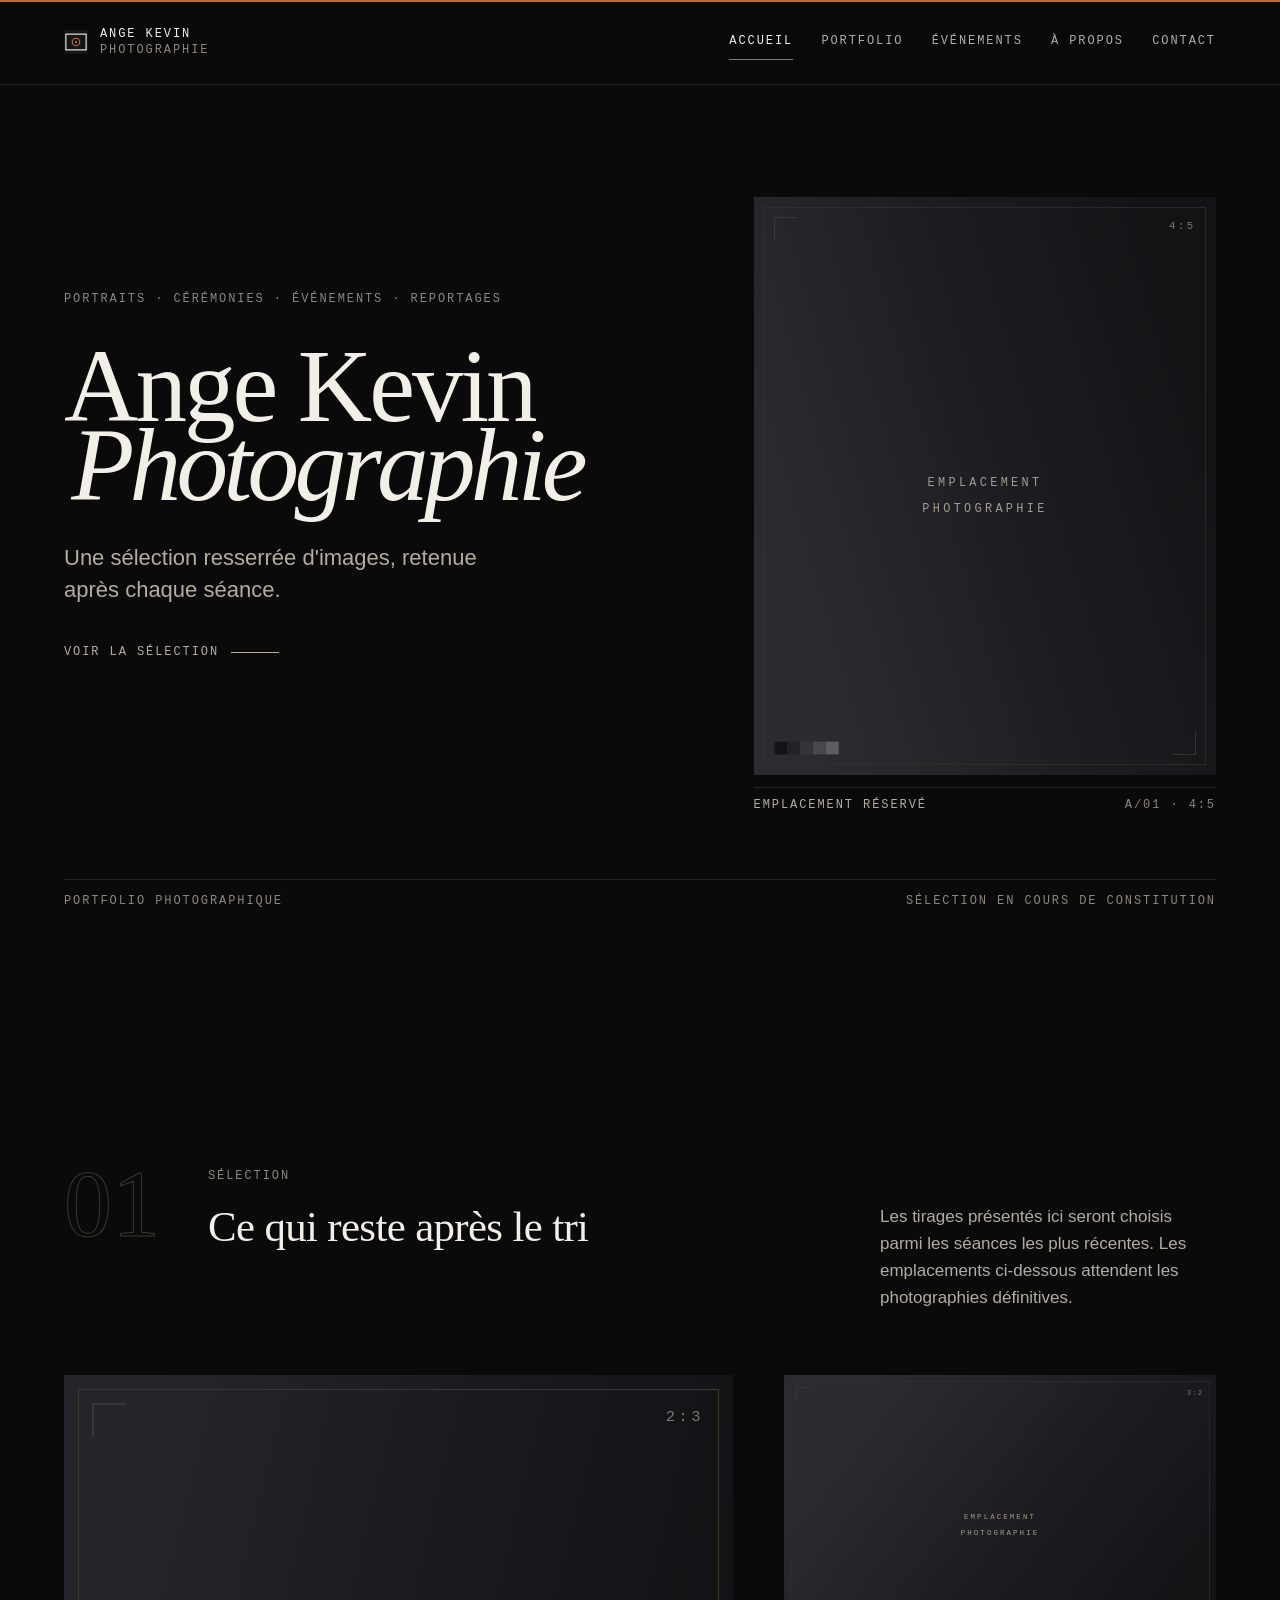
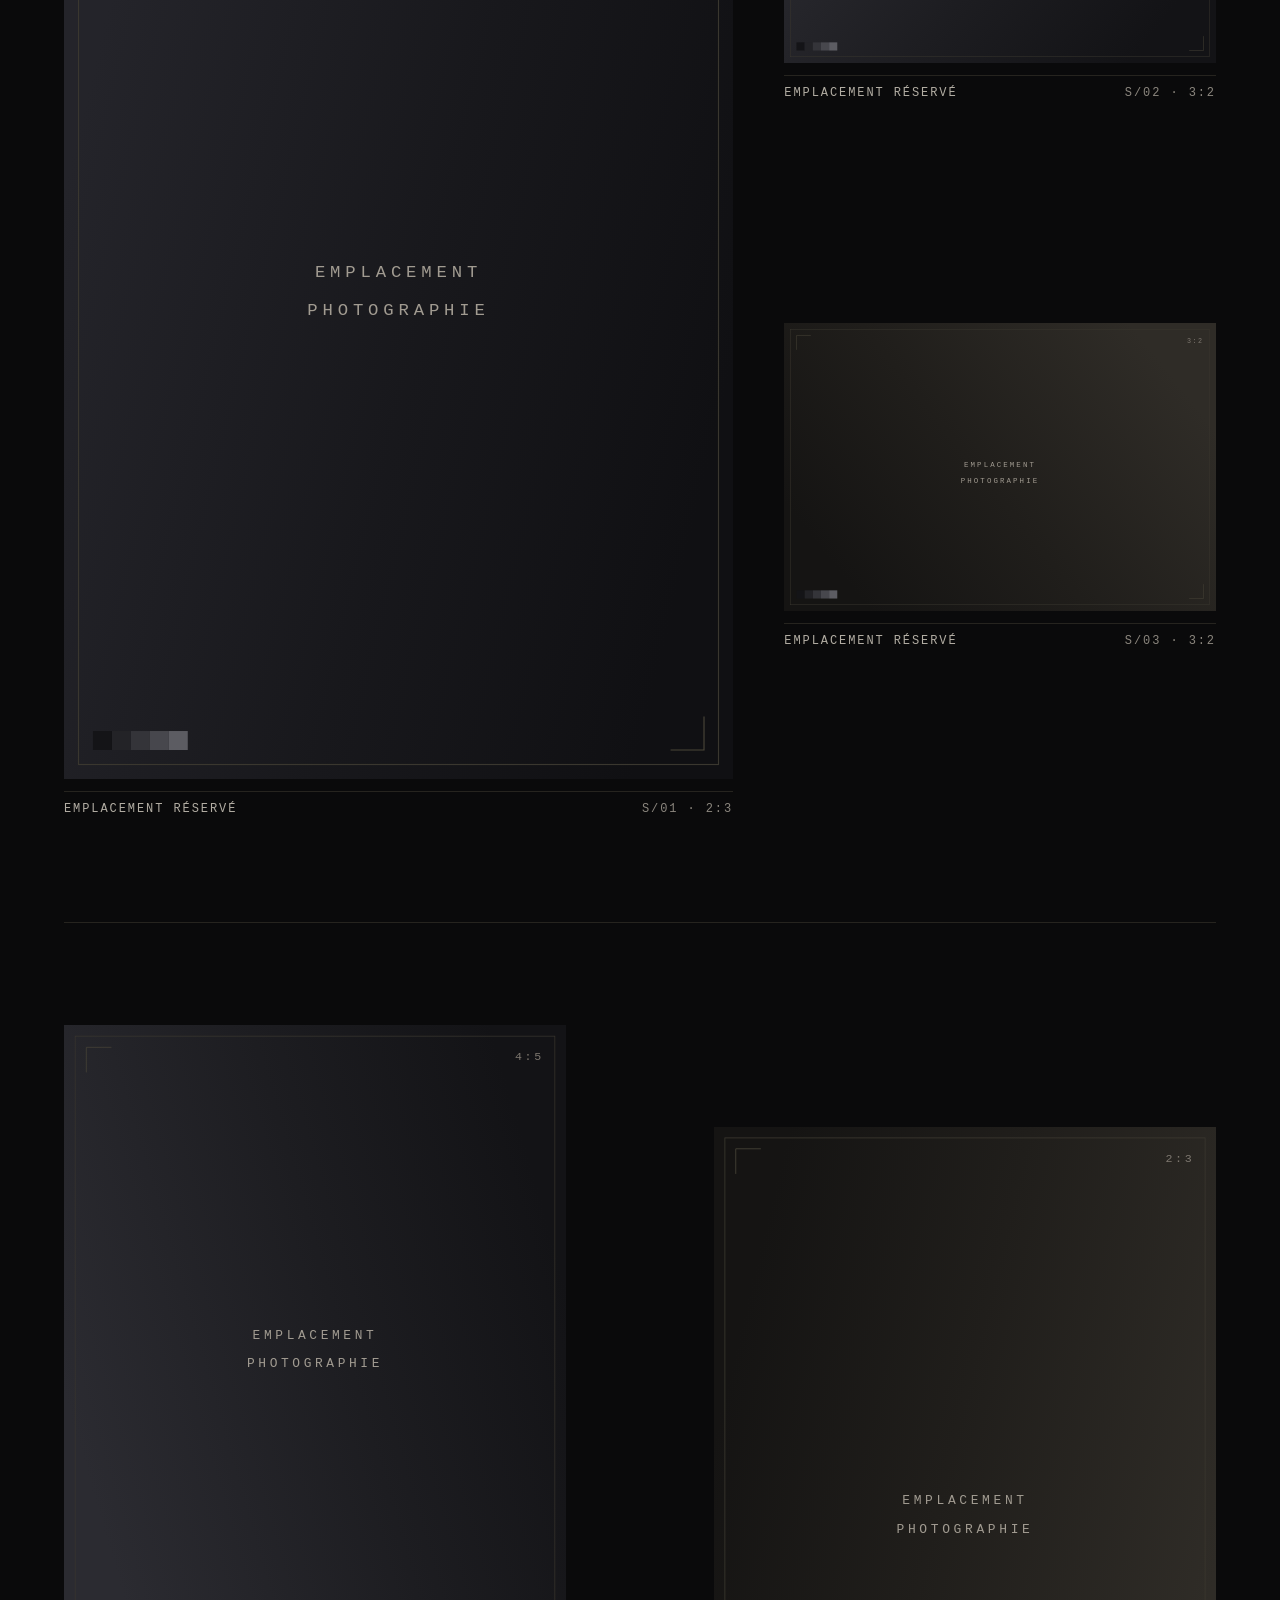
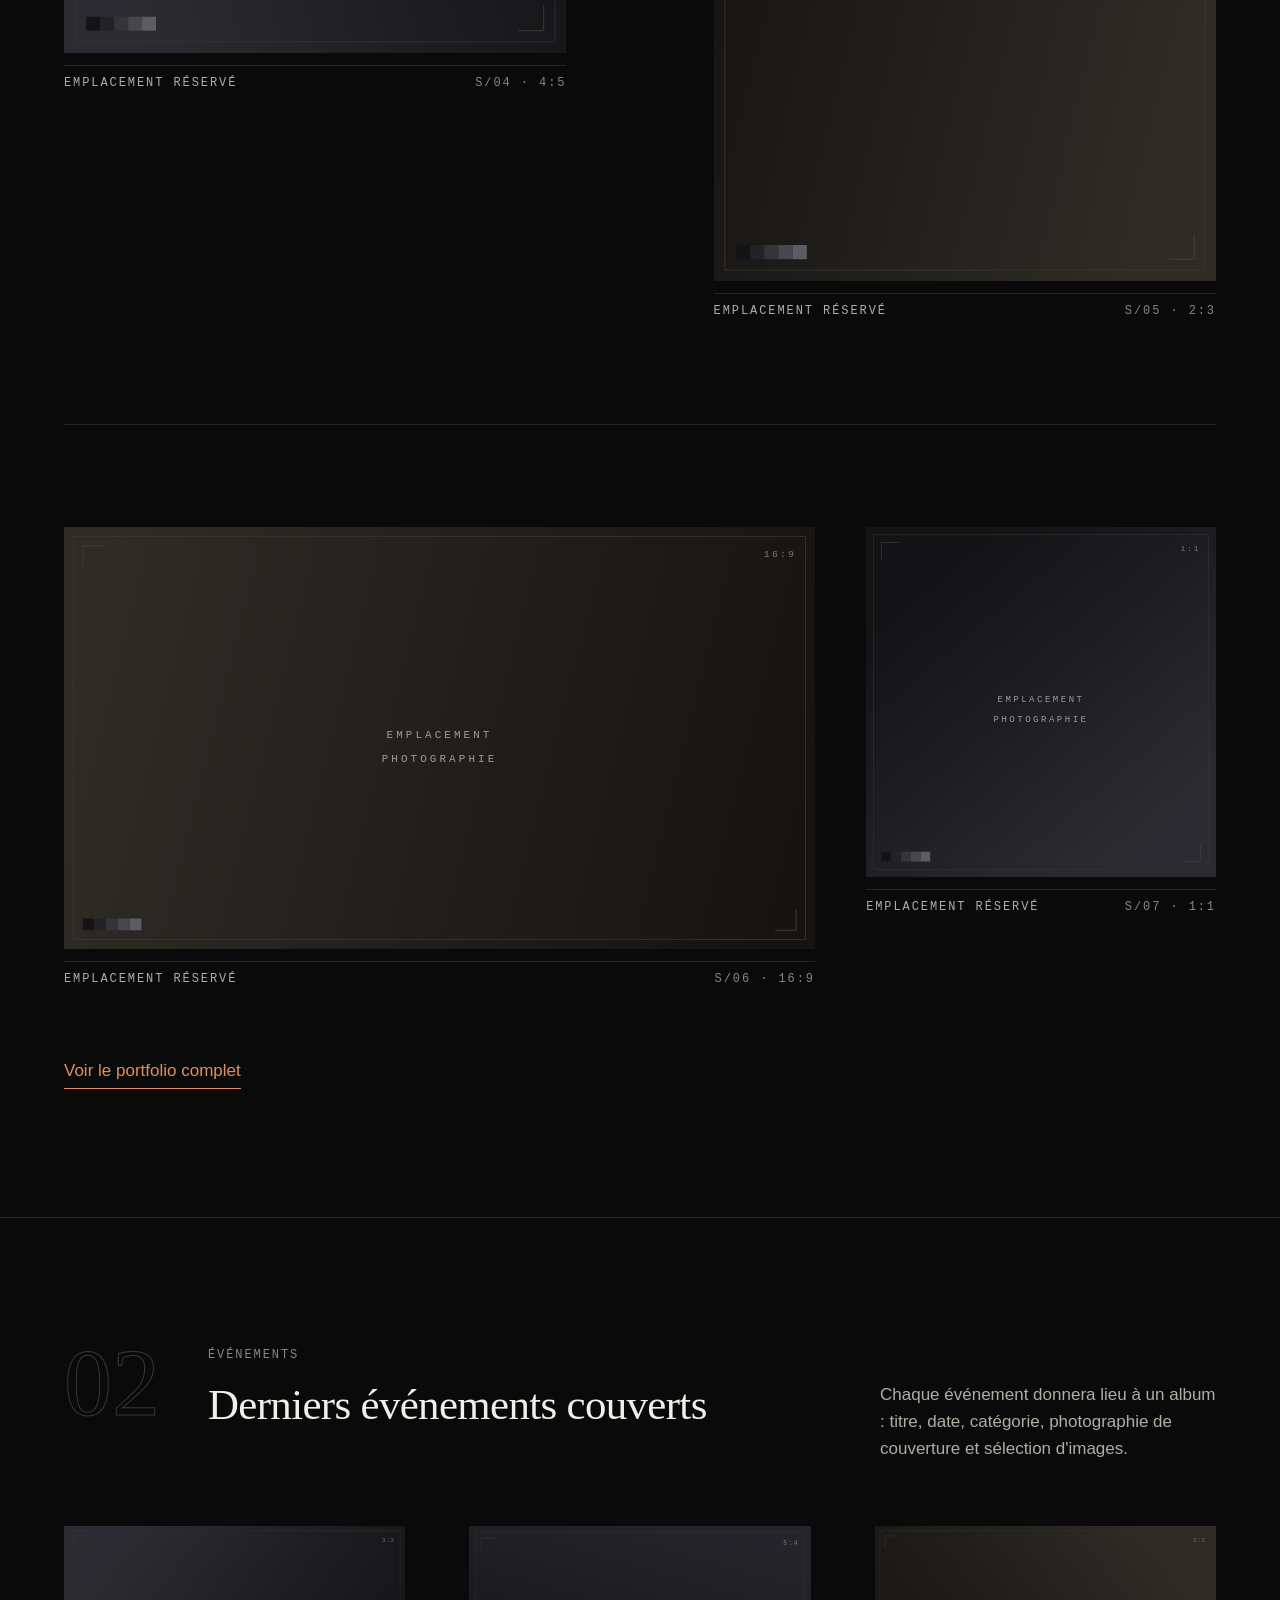
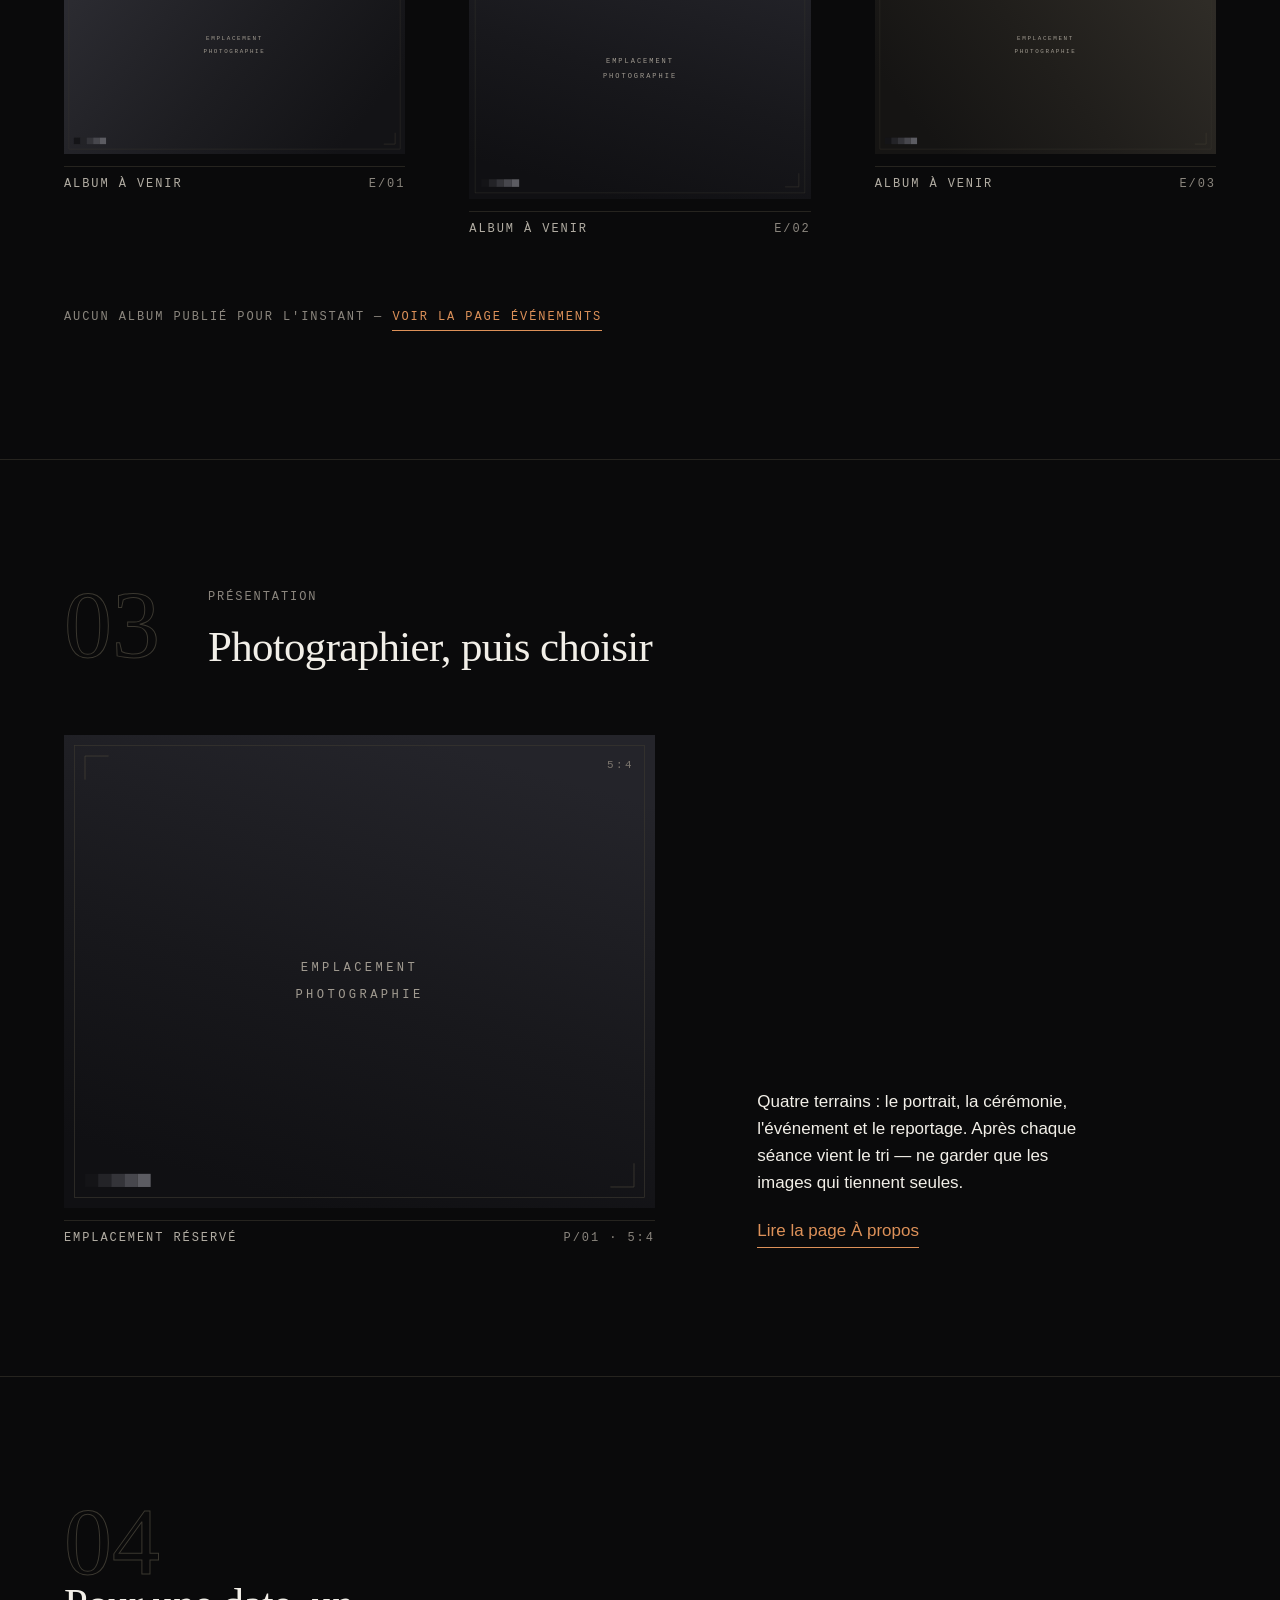
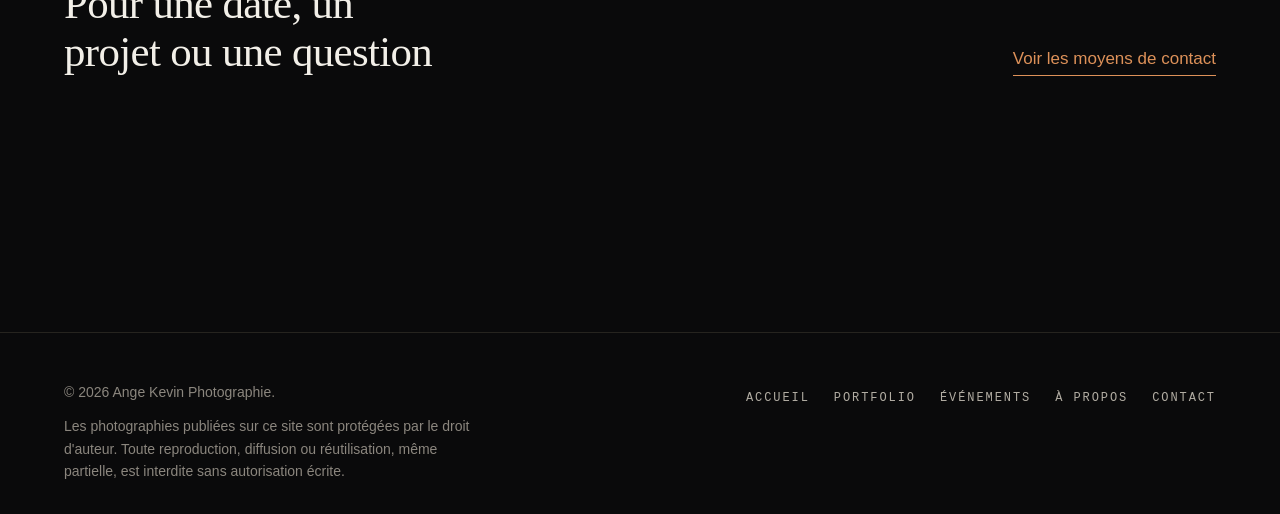
==== index.html @ e8d2db28 "PHOTO-01 — portfolio photographique : direction, pages, animations, socle SEO Direction artistique «" ====
<!doctype html>
<html lang="fr">
<head>
<meta charset="utf-8">
<meta name="viewport" content="width=device-width, initial-scale=1">
<title>Ange Kevin Photographie — Portraits, cérémonies et reportages</title>
<meta name="description" content="Portfolio photographique d'Ange Kevin : portraits, cérémonies, événements et reportages. Une sélection d'images retenue après chaque séance.">
<meta name="theme-color" content="#0a0a0b">
<meta property="og:type" content="website">
<meta property="og:site_name" content="Ange Kevin Photographie">
<meta property="og:locale" content="fr_FR">
<meta property="og:title" content="Ange Kevin Photographie — Portraits, cérémonies et reportages">
<meta property="og:description" content="Portfolio photographique d'Ange Kevin : portraits, cérémonies, événements et reportages.">
<meta property="og:image" content="assets/img/og-cover.png">
<meta property="og:image:alt" content="Ange Kevin Photographie">
<meta name="twitter:card" content="summary_large_image">
<link rel="icon" href="assets/img/favicon.svg" type="image/svg+xml">
<link rel="stylesheet" href="assets/css/tokens.css">
<link rel="stylesheet" href="assets/css/base.css">
<link rel="stylesheet" href="assets/css/site.css">
<link rel="modulepreload" href="assets/js/main.js">
<link rel="modulepreload" href="assets/js/nav.js">
<link rel="modulepreload" href="assets/js/reveal.js">
<link rel="modulepreload" href="assets/js/albums.js">
<script type="application/ld+json">
{
  "@context": "https://schema.org",
  "@type": "Person",
  "name": "Ange Kevin",
  "alternateName": "Ange Kevin Photographie",
  "jobTitle": "Photographe",
  "knowsAbout": [
    "Photographie de portrait",
    "Photographie de cérémonie",
    "Photographie d'événement",
    "Reportage photographique"
  ]
}
</script>
<script>
  /* Marque la disponibilité de JavaScript, puis déclenche la séquence
     d'entrée dès la deuxième image. Indépendant des modules : si leur
     chargement échoue, le contenu s'affiche malgré tout. */
  var root = document.documentElement;
  root.className = "js";
  requestAnimationFrame(function () {
    requestAnimationFrame(function () { root.classList.add("is-ready"); });
  });
  /* Filet de sécurité : si le module de révélation n'a pas démarré au bout
     de trois secondes, les photographies sont affichées sans attendre. */
  setTimeout(function () {
    if (!root.dataset.revealReady) root.classList.add("no-reveal");
  }, 3000);
</script>
</head>
<body>

<div class="progress" aria-hidden="true"></div>
<a class="skip" href="#contenu">Aller au contenu</a>

<header class="site-header" data-header>
  <div class="site-header__inner shell">
    <a class="brand" href="index.html">
      <img class="brand__mark" src="assets/img/logo.svg" alt="" width="32" height="32">
      <span class="brand__text">
        <span>Ange Kevin</span>
        <span>Photographie</span>
      </span>
      <span class="visually-hidden">— retour à l'accueil</span>
    </a>

    <nav class="nav" aria-label="Navigation principale">
      <ul class="nav__list">
        <li><a href="index.html" aria-current="page">Accueil</a></li>
        <li><a href="portfolio.html">Portfolio</a></li>
        <li><a href="evenements.html">Événements</a></li>
        <li><a href="a-propos.html">À propos</a></li>
        <li><a href="contact.html">Contact</a></li>
      </ul>
    </nav>

    <button class="nav-toggle" type="button" aria-haspopup="dialog" data-menu-open>
      <span class="nav-toggle__glyph" aria-hidden="true"><i></i><i></i></span>
      <span>Menu</span>
    </button>
  </div>
</header>
<div class="header-sentinel" data-header-sentinel aria-hidden="true"></div>

<main id="contenu">

  <!-- ================================================== Hero photographique -->
  <section class="hero">
    <div class="hero__grid shell">
      <div class="hero__text">
        <p class="eyebrow" data-intro="1">Portraits · Cérémonies · Événements · Reportages</p>
        <h1 class="hero__title">
          <span data-intro="2">Ange Kevin</span>
          <span class="is-italic" data-intro="3">Photographie</span>
        </h1>
        <p class="lead" data-intro="4">Une sélection resserrée d'images, retenue après chaque séance.</p>
        <a class="cue" href="#selection" data-intro="5">
          Voir la sélection
          <span class="cue__rule" aria-hidden="true"></span>
        </a>
      </div>

      <figure class="hero__plate plate">
        <span class="plate__frame" data-develop>
          <img src="assets/img/placeholders/plate-4x5-a.svg" width="1440" height="1800"
               alt="" fetchpriority="high">
        </span>
        <figcaption class="plate__caption mono">
          <b>Emplacement réservé</b>
          <span class="plate__ref">A/01 · 4:5</span>
        </figcaption>
      </figure>
    </div>

    <div class="hero__foot shell">
      <hr class="rule" data-draw>
      <p class="hero__meta mono">
        <span>Portfolio photographique</span>
        <span>Sélection en cours de constitution</span>
      </p>
    </div>
  </section>

  <!-- ================================================ 01 — Sélection -->
  <section class="section" id="selection" aria-labelledby="titre-selection">
    <div class="shell">
      <div class="section__head">
        <p class="folio" aria-hidden="true">01</p>
        <p class="eyebrow">Sélection</p>
        <h2 class="section__title" id="titre-selection">Ce qui reste après le tri</h2>
        <p class="section__note">
          Les tirages présentés ici seront choisis parmi les séances les plus récentes.
          Les emplacements ci-dessous attendent les photographies définitives.
        </p>
      </div>

      <!-- Trois compositions distinctes : ouverture, diptyque décalé,
           triptyque. Le rythme change à chaque bloc, aucune carte répétée. -->
      <div class="composition composition--lead" data-reveal-group>
        <figure class="plate" data-reveal="wipe">
          <span class="plate__frame">
            <img src="assets/img/placeholders/plate-2x3-a.svg" width="1200" height="1800"
                 alt="" loading="lazy" decoding="async">
          </span>
          <figcaption class="plate__caption mono">
            <b>Emplacement réservé</b><span class="plate__ref">S/01 · 2:3</span>
          </figcaption>
        </figure>
        <figure class="plate" data-reveal="wipe">
          <span class="plate__frame">
            <img src="assets/img/placeholders/plate-3x2-a.svg" width="1800" height="1200"
                 alt="" loading="lazy" decoding="async">
          </span>
          <figcaption class="plate__caption mono">
            <b>Emplacement réservé</b><span class="plate__ref">S/02 · 3:2</span>
          </figcaption>
        </figure>
        <figure class="plate" data-reveal="wipe">
          <span class="plate__frame">
            <img src="assets/img/placeholders/plate-3x2-b.svg" width="1800" height="1200"
                 alt="" loading="lazy" decoding="async">
          </span>
          <figcaption class="plate__caption mono">
            <b>Emplacement réservé</b><span class="plate__ref">S/03 · 3:2</span>
          </figcaption>
        </figure>
      </div>

      <hr class="rule rule--spaced" data-reveal="draw">

      <div class="composition composition--duo" data-reveal-group>
        <figure class="plate" data-reveal="rise">
          <span class="plate__frame">
            <img src="assets/img/placeholders/plate-4x5-a.svg" width="1440" height="1800"
                 alt="" loading="lazy" decoding="async">
          </span>
          <figcaption class="plate__caption mono">
            <b>Emplacement réservé</b><span class="plate__ref">S/04 · 4:5</span>
          </figcaption>
        </figure>
        <figure class="plate" data-reveal="rise">
          <span class="plate__frame">
            <img src="assets/img/placeholders/plate-2x3-b.svg" width="1200" height="1800"
                 alt="" loading="lazy" decoding="async">
          </span>
          <figcaption class="plate__caption mono">
            <b>Emplacement réservé</b><span class="plate__ref">S/05 · 2:3</span>
          </figcaption>
        </figure>
      </div>

      <hr class="rule rule--spaced" data-reveal="draw">

      <div class="composition composition--trio" data-reveal-group>
        <figure class="plate" data-reveal="wipe">
          <span class="plate__frame">
            <img src="assets/img/placeholders/plate-16x9-a.svg" width="1920" height="1080"
                 alt="" loading="lazy" decoding="async">
          </span>
          <figcaption class="plate__caption mono">
            <b>Emplacement réservé</b><span class="plate__ref">S/06 · 16:9</span>
          </figcaption>
        </figure>
        <figure class="plate" data-reveal="wipe">
          <span class="plate__frame">
            <img src="assets/img/placeholders/plate-1x1-a.svg" width="1400" height="1400"
                 alt="" loading="lazy" decoding="async">
          </span>
          <figcaption class="plate__caption mono">
            <b>Emplacement réservé</b><span class="plate__ref">S/07 · 1:1</span>
          </figcaption>
        </figure>
      </div>

      <p class="section__more">
        <a class="link" href="portfolio.html">Voir le portfolio complet</a>
      </p>
    </div>
  </section>

  <!-- ================================================ 02 — Derniers événements -->
  <section class="section" id="evenements" aria-labelledby="titre-evenements">
    <div class="shell">
      <div class="section__head">
        <p class="folio" aria-hidden="true">02</p>
        <p class="eyebrow">Événements</p>
        <h2 class="section__title" id="titre-evenements">Derniers événements couverts</h2>
        <p class="section__note">
          Chaque événement donnera lieu à un album : titre, date, catégorie,
          photographie de couverture et sélection d'images.
        </p>
      </div>

      <!-- Rendu depuis assets/data/events.json, le plus récent d'abord.
           Tant qu'aucun album n'y figure, l'état d'attente ci-dessous reste
           affiché : aucun événement fictif n'est présenté. -->
      <div class="strip" data-albums data-limit="3"
           data-sizes="(min-width: 64em) 26rem, 78vw" hidden></div>

      <div data-albums-empty>
        <!-- La bande se révèle d'un bloc : animer chaque vignette laisserait
             invisibles celles qui sont hors écran horizontalement, puisqu'un
             IntersectionObserver ne les verrait jamais au défilement vertical. -->
        <div class="strip" tabindex="0" role="group"
             aria-label="Emplacements d'albums, défilement horizontal" data-reveal="rise">
          <figure class="plate">
            <span class="plate__frame">
              <img src="assets/img/placeholders/plate-3x2-a.svg" width="1800" height="1200"
                   alt="" loading="lazy" decoding="async">
            </span>
            <figcaption class="plate__caption mono">
              <b>Album à venir</b><span class="plate__ref">E/01</span>
            </figcaption>
          </figure>
          <figure class="plate">
            <span class="plate__frame">
              <img src="assets/img/placeholders/plate-5x4-a.svg" width="1800" height="1440"
                   alt="" loading="lazy" decoding="async">
            </span>
            <figcaption class="plate__caption mono">
              <b>Album à venir</b><span class="plate__ref">E/02</span>
            </figcaption>
          </figure>
          <figure class="plate">
            <span class="plate__frame">
              <img src="assets/img/placeholders/plate-3x2-b.svg" width="1800" height="1200"
                   alt="" loading="lazy" decoding="async">
            </span>
            <figcaption class="plate__caption mono">
              <b>Album à venir</b><span class="plate__ref">E/03</span>
            </figcaption>
          </figure>
        </div>
        <p class="strip__hint mono">
          Aucun album publié pour l'instant — <a class="link" href="evenements.html">voir la page Événements</a>
        </p>
      </div>
    </div>
  </section>

  <!-- ================================================ 03 — Présentation -->
  <section class="section" id="presentation" aria-labelledby="titre-presentation">
    <div class="shell">
      <div class="section__head">
        <p class="folio" aria-hidden="true">03</p>
        <p class="eyebrow">Présentation</p>
        <h2 class="section__title" id="titre-presentation">Photographier, puis choisir</h2>
      </div>

      <div class="composition composition--spread">
        <figure class="plate offset-left" data-reveal="wipe">
          <span class="plate__frame">
            <img src="assets/img/placeholders/plate-5x4-a.svg" width="1800" height="1440"
                 alt="" loading="lazy" decoding="async">
          </span>
          <figcaption class="plate__caption mono">
            <b>Emplacement réservé</b><span class="plate__ref">P/01 · 5:4</span>
          </figcaption>
        </figure>
        <div class="prose" data-reveal="rise">
          <p>
            Quatre terrains : le portrait, la cérémonie, l'événement et le
            reportage. Après chaque séance vient le tri — ne garder que les
            images qui tiennent seules.
          </p>
          <p>
            <a class="link" href="a-propos.html">Lire la page À propos</a>
          </p>
        </div>
      </div>
    </div>
  </section>

  <!-- ================================================ 04 — Contact -->
  <section class="section" id="contact" aria-labelledby="titre-contact">
    <div class="shell invite">
      <div>
        <p class="folio" aria-hidden="true">04</p>
        <h2 class="invite__title" id="titre-contact">Pour une date, un projet ou une question</h2>
      </div>
      <p><a class="link" href="contact.html">Voir les moyens de contact</a></p>
    </div>
  </section>

</main>

<footer class="site-footer">
  <div class="site-footer__inner shell">
    <nav class="site-footer__nav mono" aria-label="Navigation de pied de page">
      <ul>
        <li><a href="index.html">Accueil</a></li>
        <li><a href="portfolio.html">Portfolio</a></li>
        <li><a href="evenements.html">Événements</a></li>
        <li><a href="a-propos.html">À propos</a></li>
        <li><a href="contact.html">Contact</a></li>
      </ul>
    </nav>
    <div class="site-footer__legal">
      <p>© 2026 Ange Kevin Photographie.</p>
      <p>
        Les photographies publiées sur ce site sont protégées par le droit
        d'auteur. Toute reproduction, diffusion ou réutilisation, même
        partielle, est interdite sans autorisation écrite.
      </p>
    </div>
  </div>
</footer>

<dialog class="menu" id="menu" aria-label="Navigation principale" data-menu>
  <div class="menu__inner shell">
    <div class="menu__top">
      <p class="eyebrow">Navigation</p>
      <button class="menu__close" type="button" data-menu-close>Fermer</button>
    </div>
    <ul class="menu__list">
      <li><a href="index.html" aria-current="page"><span class="menu__num" aria-hidden="true">01</span>Accueil</a></li>
      <li><a href="portfolio.html"><span class="menu__num" aria-hidden="true">02</span>Portfolio</a></li>
      <li><a href="evenements.html"><span class="menu__num" aria-hidden="true">03</span>Événements</a></li>
      <li><a href="a-propos.html"><span class="menu__num" aria-hidden="true">04</span>À propos</a></li>
      <li><a href="contact.html"><span class="menu__num" aria-hidden="true">05</span>Contact</a></li>
    </ul>
    <p class="menu__foot mono">Portraits · Cérémonies · Événements · Reportages</p>
  </div>
</dialog>

<script>
  /* Révèle immédiatement ce qui est déjà dans la fenêtre. Volontairement en
     ligne et en fin de page : exécuté pendant l'analyse du document, sans
     requête, donc sans retarder le plus grand rendu de contenu. La
     révélation au défilement du reste est prise en charge par reveal.js. */
  for (var noeuds = document.querySelectorAll("[data-reveal]"), i = 0; i < noeuds.length; i++) {
    if (noeuds[i].getBoundingClientRect().top < window.innerHeight) {
      noeuds[i].classList.add("is-revealed");
    }
  }
</script>
<script type="module" src="assets/js/main.js"></script>
</body>
</html>
---- assets/css/tokens.css ----
/* ==========================================================================
   Design system — « Chambre Claire »
   Source unique de vérité : couleurs, typographie, espacements, mouvement.
   Toute modification d'identité visuelle se fait ici.
   ========================================================================== */

:root {
  color-scheme: dark;

  /* --- Couleur : surfaces (encre) ------------------------------------- */
  --c-bg:          #0a0a0b;   /* fond de page                             */
  --c-bg-plate:    #151518;   /* fond des emplacements photographiques    */
  --c-line:        #26241f;   /* filet (rebord de film)                   */
  --c-line-strong: #3b3830;   /* filet appuyé                             */

  /* --- Couleur : texte (papier) --------------------------------------- */
  --c-text:   #f2efe8;  /* 16,4:1 sur --c-bg                              */
  --c-text-2: #b2ada3;  /*  8,3:1 sur --c-bg                              */
  --c-text-3: #8b867e;  /*  5,4:1 sur --c-bg — seuil AA respecté          */

  /* --- Couleur : accent (lumière inactinique) -------------------------- */
  --c-accent:      #c06a33;  /* filets, marqueurs, aplats — non textuels  */
  --c-accent-text: #dd9159;  /*  7,7:1 sur --c-bg — usage textuel         */
  --c-focus:       #f2efe8;

  /* --- Typographie : familles ------------------------------------------
     Aucune requête réseau : piles système choisies pour leur dessin.
     Pour passer à une police auto-hébergée, remplacer --ff-display et
     ajouter la règle @font-face dans base.css (voir README).             */
  --ff-display: "Iowan Old Style", "Palatino Linotype", Palatino,
                "Book Antiqua", "URW Palladio L", Georgia, serif;
  --ff-text:    "Segoe UI Variable Text", "Segoe UI", -apple-system,
                BlinkMacSystemFont, "Helvetica Neue", Arial, sans-serif;
  --ff-mono:    ui-monospace, "SF Mono", "Cascadia Mono", "Segoe UI Mono",
                Consolas, "Liberation Mono", monospace;

  /* --- Typographie : échelle fluide ------------------------------------ */
  --fs-micro:   0.75rem;                                   /* 12px        */
  --fs-small:   0.875rem;                                  /* 14px        */
  --fs-body:    clamp(1rem, 0.97rem + 0.15vw, 1.0625rem);
  --fs-lead:    clamp(1.125rem, 1.04rem + 0.45vw, 1.375rem);
  --fs-h3:      clamp(1.1875rem, 1.1rem + 0.5vw, 1.5rem);
  --fs-h2:      clamp(1.75rem, 1.4rem + 1.6vw, 2.75rem);
  --fs-h1:      clamp(2.25rem, 1.6rem + 3.4vw, 4.5rem);
  /* Calibré pour que « Ange Kevin » tienne sur une ligne de 320 px à 1920 px,
     sans jamais élargir sa colonne de grille. */
  --fs-display: clamp(2.5rem, 0.85rem + 7vw, 7rem);
  --fs-folio:   clamp(3rem, 2rem + 5vw, 7rem);

  --lh-tight:   0.88;
  --lh-snug:    1.12;
  --lh-body:    1.6;
  --ls-display: -0.03em;
  --ls-mono:    0.16em;

  /* --- Espacements (géométriques) -------------------------------------- */
  --s-1: 0.25rem; --s-2: 0.5rem;  --s-3: 0.75rem; --s-4: 1rem;
  --s-5: 1.5rem;  --s-6: 2rem;    --s-7: 3rem;    --s-8: 4rem;
  --s-9: 6rem;    --s-10: 8rem;   --s-11: 12rem;
  --space-section: clamp(4.5rem, 10vw, 11rem);

  /* --- Composition ----------------------------------------------------- */
  --gutter:  clamp(1.25rem, 5vw, 4.5rem);
  --measure: 62ch;
  --shell-max: 100rem;
  --header-h: 4.25rem;

  /* --- Traits ----------------------------------------------------------
     Parti pris éditorial : aucun arrondi nulle part, le filet porte seul
     la structure. Il n'existe donc pas de jeton de rayon.               */
  --bw: 1px;

  /* --- Mouvement : « révélation » -------------------------------------- */
  --dur-1: 180ms;   /* micro-interaction            */
  --dur-2: 420ms;   /* état d'interface             */
  --dur-3: 680ms;   /* révélation d'image           */
  --dur-4: 1100ms;  /* séquence d'entrée            */
  --stagger: 90ms;
  --ease-print: cubic-bezier(0.22, 0.61, 0.36, 1);
  --ease-draw:  cubic-bezier(0.65, 0, 0.35, 1);

  /* --- Empilement ------------------------------------------------------
     Le menu mobile n'y figure pas : <dialog> en mode modal est promu dans
     la couche supérieure du navigateur, au-dessus de tout z-index.      */
  --z-header: 50;
  --z-skip: 200;
}

@media (min-width: 64em) {
  :root { --header-h: 5.25rem; }
}
---- assets/css/base.css ----
/* ==========================================================================
   Base — remise à zéro raisonnée, typographie, accessibilité, utilitaires
   ========================================================================== */

*, *::before, *::after { box-sizing: border-box; }

* { margin: 0; }

html {
  -webkit-text-size-adjust: 100%;
  scroll-padding-top: calc(var(--header-h) + var(--s-5));
}

@media (prefers-reduced-motion: no-preference) {
  html { scroll-behavior: smooth; }
}

body {
  background: var(--c-bg);
  color: var(--c-text);
  font-family: var(--ff-text);
  font-size: var(--fs-body);
  line-height: var(--lh-body);
  min-height: 100svh;
  -webkit-font-smoothing: antialiased;
  text-rendering: optimizeLegibility;
}

img, svg, video { display: block; max-width: 100%; }
img { height: auto; background-color: var(--c-bg-plate); }

/* Les enfants de grille et de flex refusent par défaut de passer sous la
   taille de leur contenu : un titre long élargit alors toute la mise en page
   et déborde du viewport. On leur rend le droit de se réduire. */
:where(.hero__grid, .composition, .page-head__inner, .section__head,
       .about, .invite, .site-header__inner, .channels) > * { min-width: 0; }

button, input, select, textarea { font: inherit; color: inherit; }

/* --- Titres : serif éditorial ----------------------------------------- */
h1, h2, h3, h4 {
  font-family: var(--ff-display);
  font-weight: 400;
  line-height: var(--lh-snug);
  letter-spacing: -0.015em;
  text-wrap: balance;
}
h1 { font-size: var(--fs-h1); line-height: var(--lh-tight); letter-spacing: var(--ls-display); }
h2 { font-size: var(--fs-h2); }
h3 { font-size: var(--fs-h3); }

p { text-wrap: pretty; }

/* --- Liens ------------------------------------------------------------- */
a { color: inherit; text-decoration: none; }

.link,
.prose a {
  background-image: linear-gradient(var(--c-accent-text), var(--c-accent-text));
  position: relative;
  background-position: 0 100%;
  background-repeat: no-repeat;
  background-size: 100% var(--bw);
  color: var(--c-accent-text);
  padding-bottom: 0.1em;
  transition: background-size var(--dur-2) var(--ease-draw),
              color var(--dur-1) linear;
}
.link:hover,
.prose a:hover { background-size: 0 var(--bw); color: var(--c-text); }

/* Élargit la zone cliquable au-delà du texte, sans modifier la mise en page
   ni l'interligne : confort tactile sur les liens en pleine phrase. */
.link::after,
.prose a::after { content: ""; inset: -0.5em 0; position: absolute; }

/* Lien seul dans son paragraphe : c'est une cible autonome, et non un lien
   inséré dans une phrase. L'exception « inline » du critère WCAG 2.5.8 ne
   s'applique pas, sa hauteur doit donc être garantie. */
p > a:only-child {
  display: inline-block;
  padding-block: var(--s-1);
}

/* --- Focus : toujours visible, sur tout fond --------------------------- */
:focus-visible {
  outline: 2px solid var(--c-focus);
  outline-offset: 3px;
}
.plate:has(:focus-visible),
a:focus-visible img { outline-color: var(--c-focus); }

/* --- Accès au contenu -------------------------------------------------- */
.skip {
  background: var(--c-text);
  color: var(--c-bg);
  font: var(--fs-micro) / 1 var(--ff-mono);
  left: var(--s-4);
  letter-spacing: var(--ls-mono);
  padding: var(--s-3) var(--s-4);
  position: fixed;
  text-transform: uppercase;
  top: var(--s-4);
  transform: translateY(-200%);
  transition: transform var(--dur-1) var(--ease-print);
  z-index: var(--z-skip);
}
/* Volontairement :focus et non :focus-visible — un lien d'évitement doit
   apparaître dès qu'il reçoit le focus, quelle qu'en soit l'origine. */
.skip:focus { transform: translateY(0); }

.visually-hidden {
  clip-path: inset(50%);
  height: 1px;
  overflow: hidden;
  position: absolute;
  white-space: nowrap;
  width: 1px;
}

/* --- Utilitaires de composition --------------------------------------- */
/* Les marges intègrent les zones sûres : l'encoche d'un téléphone en paysage
   comme la future fenêtre d'application installée (voir « display-mode »
   dans site.css) n'exigeront aucune retouche du CSS. */
.shell {
  margin-inline: auto;
  max-width: var(--shell-max);
  padding-left: max(var(--gutter), env(safe-area-inset-left, 0px));
  padding-right: max(var(--gutter), env(safe-area-inset-right, 0px));
  width: 100%;
}

.prose { max-width: var(--measure); }
.prose > * + * { margin-top: var(--s-4); }
.prose ul { display: grid; gap: var(--s-2); padding-left: 1.2em; }
.prose li::marker { color: var(--c-text-3); }

.lead {
  color: var(--c-text-2);
  font-size: var(--fs-lead);
  line-height: 1.45;
  max-width: 34ch;
}

/* Métadonnées : repères de vue, légendes, intitulés — langage « planche
   contact » du design system. */
.mono {
  font-family: var(--ff-mono);
  font-size: var(--fs-micro);
  letter-spacing: var(--ls-mono);
  text-transform: uppercase;
}

.eyebrow {
  color: var(--c-text-3);
  font-family: var(--ff-mono);
  font-size: var(--fs-micro);
  letter-spacing: var(--ls-mono);
  text-transform: uppercase;
}

.rule {
  background: var(--c-line);
  border: 0;
  height: var(--bw);
  width: 100%;
}

/* État d'attente : marque explicitement un contenu non encore fourni.
   Jamais utilisé pour simuler un contenu réel. */
.pending {
  border: var(--bw) dashed var(--c-line-strong);
  color: var(--c-text-3);
  display: inline-block;
  font-family: var(--ff-mono);
  font-size: var(--fs-micro);
  letter-spacing: var(--ls-mono);
  padding: 0.3em 0.6em;
  text-transform: uppercase;
}

[hidden] { display: none !important; }
---- assets/css/site.css ----
/* ==========================================================================
   Site — structure, composants, mouvement
   Sommaire
     1. Entête et navigation
     2. Menu mobile (dialog)
     3. Pied de page
     4. Sections éditoriales et folios
     5. Emplacements photographiques et compositions
     6. Bande d'événements
     7. Hero
     8. Pages intérieures
     9. Langage de mouvement
   ========================================================================== */

/* ---------------------------------------------------------------- 1. ENTÊTE */

.site-header {
  background: color-mix(in srgb, var(--c-bg) 86%, transparent);
  border-bottom: var(--bw) solid transparent;
  position: sticky;
  top: 0;
  transition: background var(--dur-2) var(--ease-print),
              border-color var(--dur-2) var(--ease-print);
  view-transition-name: site-header;
  z-index: var(--z-header);
}
.site-header.is-pinned {
  backdrop-filter: blur(10px);
  background: color-mix(in srgb, var(--c-bg) 94%, transparent);
  border-bottom-color: var(--c-line);
}

.site-header__inner {
  align-items: center;
  display: flex;
  gap: var(--s-5);
  justify-content: space-between;
  min-height: var(--header-h);
}

/* Repère d'observation de l'entête : évite un écouteur de défilement. */
.header-sentinel { height: 1px; }

.brand { align-items: center; display: flex; gap: var(--s-3); }
.brand__mark { flex: none; width: 1.5rem; }
.brand__text {
  display: grid;
  font-family: var(--ff-mono);
  font-size: var(--fs-micro);
  letter-spacing: var(--ls-mono);
  line-height: 1.35;
  text-transform: uppercase;
}
.brand__text span { transition: color var(--dur-1) linear; }
.brand__text span:last-child { color: var(--c-text-3); }
.brand:hover .brand__text span:last-child { color: var(--c-accent-text); }

.nav { display: none; }
.nav__list {
  display: flex;
  gap: clamp(var(--s-4), 2.2vw, var(--s-6));
  list-style: none;
  margin: 0;
  padding: 0;
}
.nav__list a {
  color: var(--c-text-2);
  display: inline-block;
  font-family: var(--ff-mono);
  font-size: var(--fs-micro);
  letter-spacing: var(--ls-mono);
  padding-block: var(--s-2);
  position: relative;
  text-transform: uppercase;
  transition: color var(--dur-1) linear;
}
.nav__list a::after {
  background: var(--c-accent);
  bottom: 0;
  content: "";
  height: var(--bw);
  left: 0;
  position: absolute;
  right: 0;
  transform: scaleX(0);
  transform-origin: left;
  transition: transform var(--dur-2) var(--ease-draw);
}
.nav__list a:hover { color: var(--c-text); }
.nav__list a[aria-current="page"] { color: var(--c-text); }
.nav__list a:hover::after,
.nav__list a[aria-current="page"]::after { transform: scaleX(1); }

/* Bouton d'ouverture du menu : intitulé textuel plutôt qu'icône seule,
   plus explicite pour les lecteurs d'écran comme à l'œil. */
.nav-toggle {
  align-items: center;
  background: none;
  border: 0;
  color: var(--c-text);
  cursor: pointer;
  display: flex;
  font-family: var(--ff-mono);
  font-size: var(--fs-micro);
  gap: var(--s-3);
  letter-spacing: var(--ls-mono);
  min-height: 2.75rem;
  padding: var(--s-3) 0;
  text-transform: uppercase;
}
.nav-toggle__glyph { display: grid; gap: var(--s-1); width: 1.5rem; }
.nav-toggle__glyph i {
  background: var(--c-text);
  height: var(--bw);
  transition: transform var(--dur-2) var(--ease-print);
  width: 100%;
}
.nav-toggle:hover .nav-toggle__glyph i:first-child { transform: translateX(25%); }
.nav-toggle:hover .nav-toggle__glyph i:last-child { transform: translateX(-25%); }

/* Repli sans JavaScript, ou sans prise en charge de <dialog> : la navigation
   redevient une rangée lisible et défilable, le bouton de menu disparaît. */
html:not(.js) .nav,
html.no-dialog .nav { display: block; }
html:not(.js) .nav-toggle,
html.no-dialog .nav-toggle { display: none; }
@media (max-width: 63.999em) {
  html:not(.js) .nav__list,
  html.no-dialog .nav__list {
    overflow-x: auto;
    padding-block: var(--s-2);
    scrollbar-width: none;
  }
}

@media (min-width: 64em) {
  .nav { display: block; }
  .nav-toggle { display: none; }
}

/* ------------------------------------------------------------ 2. MENU MOBILE */

.menu {
  background: var(--c-bg);
  border: 0;
  color: var(--c-text);
  height: 100%;
  max-height: none;
  max-width: none;
  opacity: 0;
  padding: 0;
  transition: opacity var(--dur-2) var(--ease-print),
              display var(--dur-2) allow-discrete,
              overlay var(--dur-2) allow-discrete;
  width: 100%;
}
.menu[open] { opacity: 1; }
@starting-style { .menu[open] { opacity: 0; } }
.menu::backdrop { background: color-mix(in srgb, var(--c-bg) 88%, transparent); }

html:has(.menu[open]) { overflow: hidden; }

.menu__inner {
  display: grid;
  grid-template-rows: auto 1fr auto;
  height: 100%;
  padding-block: var(--s-4) var(--s-7);
}
.menu__top {
  align-items: center;
  display: flex;
  justify-content: space-between;
  min-height: var(--header-h);
}
.menu__close {
  background: none;
  border: 0;
  color: var(--c-text);
  cursor: pointer;
  font-family: var(--ff-mono);
  font-size: var(--fs-micro);
  letter-spacing: var(--ls-mono);
  min-height: 2.75rem;
  padding: var(--s-3) 0;
  text-transform: uppercase;
}
.menu__list {
  align-content: center;
  display: grid;
  list-style: none;
  margin: 0;
  padding: 0;
}
.menu__list li { border-top: var(--bw) solid var(--c-line); }
.menu__list li:last-child { border-bottom: var(--bw) solid var(--c-line); }
.menu__list a {
  align-items: baseline;
  display: flex;
  font-family: var(--ff-display);
  font-size: clamp(1.875rem, 10vw, 3.25rem);
  gap: var(--s-4);
  letter-spacing: -0.02em;
  line-height: 1;
  padding-block: clamp(var(--s-3), 2.2vh, var(--s-5));
}
.menu__list a[aria-current="page"] { color: var(--c-accent-text); }
.menu__num {
  color: var(--c-text-3);
  font-family: var(--ff-mono);
  font-size: var(--fs-micro);
  letter-spacing: var(--ls-mono);
}
.menu__foot { color: var(--c-text-3); }

/* ------------------------------------------------------------ 3. PIED DE PAGE */

.site-footer {
  border-top: var(--bw) solid var(--c-line);
  margin-top: var(--space-section);
}
.site-footer__inner {
  display: grid;
  gap: var(--s-7);
  padding-block: var(--s-7) var(--s-6);
}
.site-footer__nav ul {
  display: flex;
  flex-wrap: wrap;
  gap: var(--s-4) var(--s-5);
  list-style: none;
  margin: 0;
  padding: 0;
}
.site-footer__nav a {
  color: var(--c-text-2);
  display: inline-block;
  padding-block: var(--s-2); /* cible d'au moins 24 px : lien de navigation autonome */
  transition: color var(--dur-1) linear;
}
.site-footer__nav a:hover { color: var(--c-text); }
.site-footer__legal { color: var(--c-text-3); font-size: var(--fs-small); max-width: 54ch; }
.site-footer__legal p + p { margin-top: var(--s-3); }
@media (min-width: 64em) {
  .site-footer__inner { grid-template-columns: minmax(0, 1fr) auto; }
  .site-footer__nav { order: 2; }
}

/* ------------------------------------------------- 4. SECTIONS ET FOLIOS */

.section { padding-block: var(--space-section); }
.section + .section { border-top: var(--bw) solid var(--c-line); }

.section__head {
  display: grid;
  gap: var(--s-4);
  margin-bottom: clamp(var(--s-6), 5vw, var(--s-9));
}
.section__title { max-width: 26ch; }
.section__note { color: var(--c-text-2); max-width: 46ch; }

/* Folio : numéro de section fantôme, hérité de la mise en page imprimée. */
.folio {
  color: transparent;
  font-family: var(--ff-display);
  font-size: var(--fs-folio);
  line-height: 0.78;
  -webkit-text-stroke: var(--bw) var(--c-line-strong);
  user-select: none;
}

@media (min-width: 64em) {
  .section__head {
    align-items: start;
    column-gap: var(--s-6);
    grid-template-columns: 7rem minmax(0, 1fr) minmax(0, 21rem);
  }
  .section__head .folio { grid-area: 1 / 1 / span 2 / span 1; }
  .section__head .eyebrow { grid-area: 1 / 2; }
  .section__title { grid-area: 2 / 2; }
  .section__note { grid-area: 2 / 3; justify-self: end; }
}

/* -------------------------------- 5. EMPLACEMENTS ET COMPOSITIONS */

/* Un « plate » est un emplacement photographique : rebord de tirage,
   image, repère de vue. C'est l'unité de base de toute composition. */
.plate { margin: 0; position: relative; }
.plate__frame {
  background: var(--c-bg-plate);
  box-shadow: inset 0 0 0 var(--bw) var(--c-line);
  display: block;
  overflow: hidden;
  position: relative;
}
.plate img {
  -webkit-user-drag: none;
  width: 100%;
}
.plate__caption {
  align-items: baseline;
  border-top: var(--bw) solid var(--c-line);
  color: var(--c-text-3);
  display: flex;
  gap: var(--s-3);
  justify-content: space-between;
  margin-top: var(--s-3);
  padding-top: var(--s-2);
}
.plate__caption b { color: var(--c-text-2); font-weight: 400; }
.plate__ref { flex: none; }

/* Survol et focus : l'image se « relève » légèrement, le repère s'allume. */
@media (hover: hover) {
  .plate__frame img { transition: transform var(--dur-3) var(--ease-print), filter var(--dur-3) var(--ease-print); }
  .plate:hover .plate__frame img { filter: brightness(1.08) contrast(1.03); transform: scale(1.02); }
  .plate:hover .plate__ref { color: var(--c-accent-text); }
  .plate__ref { transition: color var(--dur-2) linear; }
}

/* Compositions — chacune est une intention de mise en page, pas une grille
   générique répétée. Mobile : colonne unique rythmée par les décalages. */
.composition { display: grid; gap: clamp(var(--s-5), 4vw, var(--s-8)); }

/* Filet de séparation entre deux compositions. */
.rule--spaced { margin-block: clamp(var(--s-7), 8vw, var(--s-10)); }

@media (min-width: 48em) {
  /* Ouverture : grande image à gauche, deux vues empilées à droite. */
  .composition--lead { align-items: start; grid-template-columns: 1.55fr 1fr; }
  .composition--lead > :first-child { grid-row: 1 / span 2; }

  /* Diptyque décalé : la seconde image descend d'un cran. */
  .composition--duo { grid-template-columns: 1fr 1fr; }
  .composition--duo > :nth-child(2) { margin-top: clamp(var(--s-6), 8vw, var(--s-10)); }

  /* Triptyque : une vue panoramique, deux vues serrées. */
  .composition--trio { grid-template-columns: repeat(3, 1fr); }
  .composition--trio > :first-child { grid-column: span 2; }

  /* Image dominante, texte en vis-à-vis aligné sur sa base. La colonne de
     texte garde une largeur de lecture confortable. */
  .composition--spread { align-items: end; grid-template-columns: minmax(0, 1.4fr) minmax(0, 1fr); }
  .composition--spread .prose { max-width: 34ch; }
}

/* Albums : seule grille réellement répétitive du site, parce qu'un album est
   une unité comparable. Le rythme éditorial est porté par les autres blocs. */
.composition--albums { grid-template-columns: repeat(auto-fit, minmax(min(100%, 19rem), 1fr)); }

@media (min-width: 64em) {
  .composition--duo > :nth-child(1) { margin-right: var(--s-7); }
  .composition--duo > :nth-child(2) { margin-left: var(--s-7); }
}

/* Décalage éditorial, sur grand écran uniquement. */
@media (min-width: 64em) {
  .offset-left { margin-right: 8%; }
}

/* --------------------------------------------- 6. BANDE D'ÉVÉNEMENTS */

/* Défilement horizontal natif, avec accroche. Le conteneur est focusable
   pour rester pilotable au clavier (flèches), sans script. */
.strip {
  display: grid;
  gap: var(--gutter);
  grid-auto-columns: min(78vw, 24rem);
  grid-auto-flow: column;
  overflow-x: auto;
  overscroll-behavior-x: contain;
  padding-bottom: var(--s-4);
  scroll-padding-inline: var(--gutter);
  scroll-snap-type: x proximity;
}
.strip > * { scroll-snap-align: start; }
.strip:focus-visible { outline-offset: 6px; }
.strip::-webkit-scrollbar { height: 2px; }
.strip::-webkit-scrollbar-thumb { background: var(--c-line-strong); }
.strip::-webkit-scrollbar-track { background: var(--c-line); }
@media (min-width: 64em) {
  .strip { grid-auto-columns: minmax(0, 26rem); }
}

.strip__hint { color: var(--c-text-3); margin-top: var(--s-4); }

/* Renvoi vers la page complémentaire, en fin de section. */
.section__more { margin-top: clamp(var(--s-6), 5vw, var(--s-8)); }

/* ----------------------------------------------------------------- 7. HERO */

.hero {
  display: grid;
  padding-bottom: var(--space-section);
  padding-top: clamp(var(--s-6), 7vh, var(--s-9));
  position: relative;
}
.hero__grid { display: grid; gap: clamp(var(--s-6), 6vw, var(--s-8)); }
.hero__text { align-content: center; display: grid; gap: var(--s-5); }

.hero__title {
  font-size: var(--fs-display);
  letter-spacing: var(--ls-display);
  line-height: var(--lh-tight);
  margin-block: var(--s-2);
}
.hero__title span { display: block; }
.hero__title .is-italic {
  font-style: italic;
  letter-spacing: -0.045em;
  margin-left: 0.07em;
  margin-top: -0.12em;
}

/* Appel au défilement : filet qui s'étire vers la section suivante. */
.cue {
  align-items: center;
  color: var(--c-text-2);
  display: inline-flex;
  font-family: var(--ff-mono);
  font-size: var(--fs-micro);
  gap: var(--s-3);
  justify-self: start;
  letter-spacing: var(--ls-mono);
  min-height: 2.75rem;
  text-transform: uppercase;
  transition: color var(--dur-1) linear;
}
.cue__rule {
  background: currentcolor;
  display: block;
  height: var(--bw);
  transition: width var(--dur-2) var(--ease-draw);
  width: 3rem;
}
.cue:hover { color: var(--c-accent-text); }
.cue:hover .cue__rule { width: 4.5rem; }

/* Le hero ne passe sur deux colonnes qu'à partir du grand écran : en deçà,
   la colonne de texte serait trop étroite pour la taille du titre. */
@media (min-width: 64em) {
  .hero { align-content: center; min-height: min(92svh, 56rem); }
  .hero__grid { align-items: center; grid-template-columns: 1.15fr 0.85fr; }
  .hero__plate { margin-top: var(--s-7); }
}

/* Métadonnées d'ouverture, posées comme sur une planche contact. */
.hero__foot { margin-top: clamp(var(--s-6), 6vw, var(--s-8)); }
.hero__meta {
  color: var(--c-text-3);
  display: flex;
  flex-wrap: wrap;
  gap: var(--s-3) var(--s-5);
  justify-content: space-between;
  padding-top: var(--s-3);
}

/* ------------------------------------------------------ 8. PAGES INTÉRIEURES */

/* La section qui suit apporte déjà son propre espace supérieur : l'en-tête
   de page ne le double pas. */
.page-head { padding-block: clamp(var(--s-7), 9vw, var(--s-10)) var(--s-6); }
.page-head__inner { display: grid; gap: var(--s-5); }
.page-head h1 { max-width: 20ch; }
@media (min-width: 64em) {
  .page-head__inner { align-items: end; grid-template-columns: 1.3fr 1fr; gap: var(--s-8); }
}

/* Une page dotée d'un rail empile deux éléments collants : les ancres sont
   décalées d'autant. */
html:has(.rail) { scroll-padding-top: calc(var(--header-h) + 4.5rem); }

/* Rail de catégories : index collant, repère actif piloté par aria-current. */
.rail {
  background: color-mix(in srgb, var(--c-bg) 92%, transparent);
  border-block: var(--bw) solid var(--c-line);
  position: sticky;
  top: calc(var(--header-h) - 1px);
  z-index: 10;
}
.rail ul {
  display: flex;
  gap: var(--s-5);
  list-style: none;
  margin: 0;
  overflow-x: auto;
  padding: 0;
  scrollbar-width: none;
}
.rail ul::-webkit-scrollbar { display: none; }
.rail a {
  color: var(--c-text-3);
  display: inline-block;
  font-family: var(--ff-mono);
  font-size: var(--fs-micro);
  letter-spacing: var(--ls-mono);
  padding-block: var(--s-4);
  position: relative;
  text-transform: uppercase;
  transition: color var(--dur-1) linear;
  white-space: nowrap;
}
.rail a:hover { color: var(--c-text-2); }
.rail a[aria-current] { color: var(--c-text); }
.rail a[aria-current]::after {
  background: var(--c-accent);
  bottom: 0;
  content: "";
  height: 2px;
  left: 0;
  position: absolute;
  right: 0;
}

/* Appel de contact : discret, une ligne, pas de bloc marketing. */
.invite { display: grid; gap: var(--s-5); }
.invite__title { max-width: 30ch; }
@media (min-width: 64em) {
  .invite { align-items: end; grid-template-columns: 1fr auto; gap: var(--s-8); }
}

/* Canaux de contact */
.channels { display: grid; gap: var(--s-5); margin: 0; }
.channels > div { border-top: var(--bw) solid var(--c-line); padding-top: var(--s-3); }
.channels dt {
  color: var(--c-text-3);
  font-family: var(--ff-mono);
  font-size: var(--fs-micro);
  letter-spacing: var(--ls-mono);
  text-transform: uppercase;
}
.channels dd { font-size: var(--fs-lead); margin: var(--s-2) 0 0; }
@media (min-width: 48em) {
  .channels { grid-template-columns: repeat(auto-fit, minmax(14rem, 1fr)); gap: var(--s-6); }
}

/* Page À propos : le portrait accompagne la lecture, le récit est découpé en
   chapitres indépendants pour rester simple à compléter. */
.about { display: grid; gap: var(--s-7); }
.about__chapter { margin-top: clamp(var(--s-7), 6vw, var(--s-9)); }
.about__chapter + .about__chapter {
  border-top: var(--bw) solid var(--c-line);
  padding-top: clamp(var(--s-6), 5vw, var(--s-8));
}
.about__chapter h2 { margin-bottom: var(--s-4); }
.about__chapter > .eyebrow { margin-bottom: var(--s-2); }
/* Rappel du contenu attendu dans un chapitre encore vide. */
.about__hint { color: var(--c-text-3); font-size: var(--fs-small); margin-top: var(--s-3); max-width: 44ch; }
@media (min-width: 64em) {
  .about { align-items: start; gap: var(--s-9); grid-template-columns: 0.75fr 1.25fr; }
  .about__portrait { position: sticky; top: calc(var(--header-h) + var(--s-5)); }
}

/* État d'attente des albums : les blocs qui le composent respirent. */
[data-albums-empty] > * + * { margin-top: clamp(var(--s-5), 4vw, var(--s-7)); }

/* Album rendu depuis events.json (voir assets/js/albums.js). */
.album__title { margin-top: var(--s-4); }
.album__desc { color: var(--c-text-2); margin-top: var(--s-3); max-width: 42ch; }
.album .plate__caption { flex-wrap: wrap; justify-content: flex-start; }

/* Page 404 */
.lost { align-content: center; display: grid; gap: var(--s-5); min-height: 70svh; padding-block: var(--s-9); }

/* Fenêtre d'application installée : les zones sûres sont réservées dès
   maintenant pour que la future feature PWA n'ait pas à reprendre ce CSS.
   Aucun manifest ni service worker n'est fourni dans PHOTO-01. */
@media (display-mode: standalone), (display-mode: fullscreen) {
  .site-header__inner { padding-top: env(safe-area-inset-top, 0px); }
  .menu__inner { padding-top: env(safe-area-inset-top, 0px); }
  .site-footer__inner { padding-bottom: max(var(--s-6), env(safe-area-inset-bottom, 0px)); }
}

/* ----------------------------------------------- 9. LANGAGE DE MOUVEMENT */

/* Séquence d'entrée. Les éléments ne sont masqués que si le script en ligne
   de <head> a pu poser la classe « js » ; la classe « is-ready » est posée
   deux images plus tard par ce même script, sans dépendre d'un module.
   Sans JavaScript, rien n'est masqué. */
html.js [data-intro] {
  opacity: 0;
  transform: translateY(1.25rem);
  transition: opacity var(--dur-4) var(--ease-print),
              transform var(--dur-4) var(--ease-print);
}
html.js.is-ready [data-intro] { opacity: 1; transform: none; }
html.js [data-intro="2"] { transition-delay: calc(var(--stagger) * 1); }
html.js [data-intro="3"] { transition-delay: calc(var(--stagger) * 2); }
html.js [data-intro="4"] { transition-delay: calc(var(--stagger) * 3); }
html.js [data-intro="5"] { transition-delay: calc(var(--stagger) * 4); }

/* Filets qui se tracent à l'ouverture. */
html.js [data-draw] { transform: scaleX(0); transform-origin: left; transition: transform var(--dur-4) var(--ease-draw); }
html.js.is-ready [data-draw] { transform: scaleX(1); }

/* « Développement » du tirage principal : l'image monte en densité pendant
   que le voile se retire. Le voile ne couvre qu'un tiers de l'image, afin
   que l'essentiel du tirage soit peint dès la première image et que le plus
   grand rendu de contenu ne soit pas retardé. Sans script, l'image reste
   simplement complète. */
html.js.is-ready [data-develop] {
  animation: develop var(--dur-3) var(--ease-print) both;
}
@keyframes develop {
  from { clip-path: inset(0 0 32% 0); filter: brightness(0.42) contrast(0.85); transform: scale(1.03); }
  60%  { filter: brightness(0.94) contrast(0.98); }
  to   { clip-path: inset(0 0 0 0); filter: none; transform: none; }
}

/* Révélation au défilement, pilotée par IntersectionObserver. */
[data-reveal] {
  opacity: 0;
  transition: opacity var(--dur-3) var(--ease-print),
              transform var(--dur-3) var(--ease-print),
              clip-path var(--dur-3) var(--ease-draw);
}
html:not(.js) [data-reveal] { opacity: 1; }
[data-reveal="rise"] { transform: translateY(1.5rem); }
[data-reveal="wipe"] { clip-path: inset(0 0 24% 0); transform: translateY(0.75rem); }
/* Filet qui se trace à l'approche, prolongement du geste d'ouverture. */
[data-reveal="draw"] { opacity: 1; transform: scaleX(0); transform-origin: left; }
[data-reveal].is-revealed { clip-path: inset(0 0 0 0); opacity: 1; transform: none; }

/* Filet de sécurité : si le module de révélation n'a pas démarré (voir le
   script en ligne de chaque page), plus rien ne reste masqué. */
html.no-reveal [data-reveal] { clip-path: none; opacity: 1; transform: none; }

[data-reveal-group] > :nth-child(2) { transition-delay: calc(var(--stagger) * 1); }
[data-reveal-group] > :nth-child(3) { transition-delay: calc(var(--stagger) * 2); }
[data-reveal-group] > :nth-child(4) { transition-delay: calc(var(--stagger) * 3); }

/* Barre de progression de lecture : animation pilotée par le défilement,
   sans écouteur JavaScript. Ignorée là où elle n'est pas prise en charge. */
@supports (animation-timeline: scroll()) {
  @media (prefers-reduced-motion: no-preference) {
    .progress {
      background: var(--c-accent);
      height: 2px;
      left: 0;
      position: fixed;
      top: 0;
      transform-origin: left;
      width: 100%;
      z-index: calc(var(--z-header) + 1);
      animation: progress linear;
      animation-timeline: scroll(root block);
    }
    @keyframes progress { from { transform: scaleX(0); } to { transform: scaleX(1); } }
  }
}

/* Transition entre pages : fondu natif, sans script, sans impact SEO. */
@view-transition { navigation: auto; }
::view-transition-old(root) { animation: vt-out var(--dur-1) var(--ease-print) both; }
::view-transition-new(root) { animation: vt-in var(--dur-2) var(--ease-print) both; }
@keyframes vt-out { to { opacity: 0; } }
@keyframes vt-in { from { opacity: 0; transform: translateY(0.5rem); } }

/* ------------------------------------------- Réduction des animations ------
   Le contenu doit rester intégralement accessible : aucun élément ne peut
   demeurer masqué lorsque les animations sont désactivées. */
@media (prefers-reduced-motion: reduce) {
  *, *::before, *::after {
    animation-duration: 1ms !important;
    animation-iteration-count: 1 !important;
    transition-duration: 1ms !important;
    transition-delay: 0ms !important;
    scroll-behavior: auto !important;
  }
  html.js [data-intro],
  [data-reveal] { opacity: 1 !important; transform: none !important; clip-path: none !important; }
  html.js [data-draw] { transform: none !important; }
  html.js.is-ready [data-develop] { animation: none !important; }
  .plate:hover .plate__frame img { transform: none; filter: none; }
  ::view-transition-old(root), ::view-transition-new(root) { animation: none !important; }
}
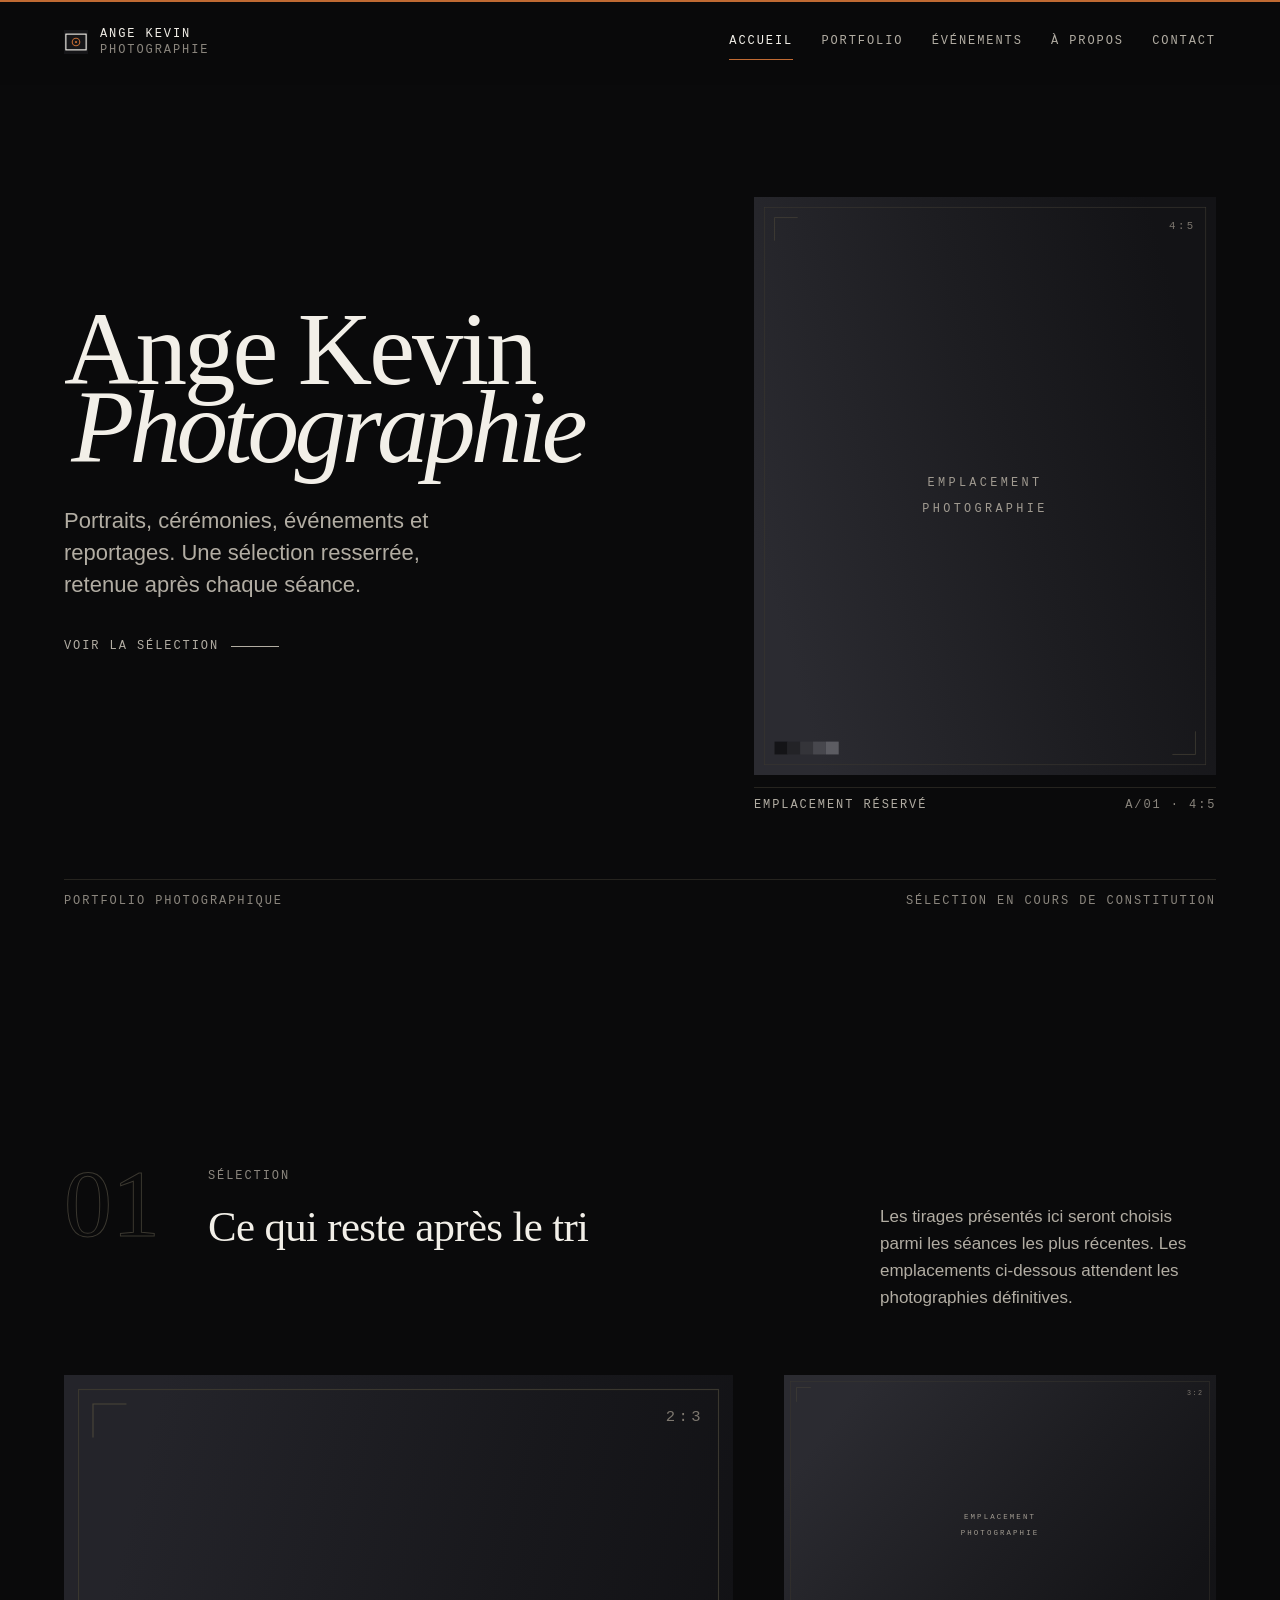
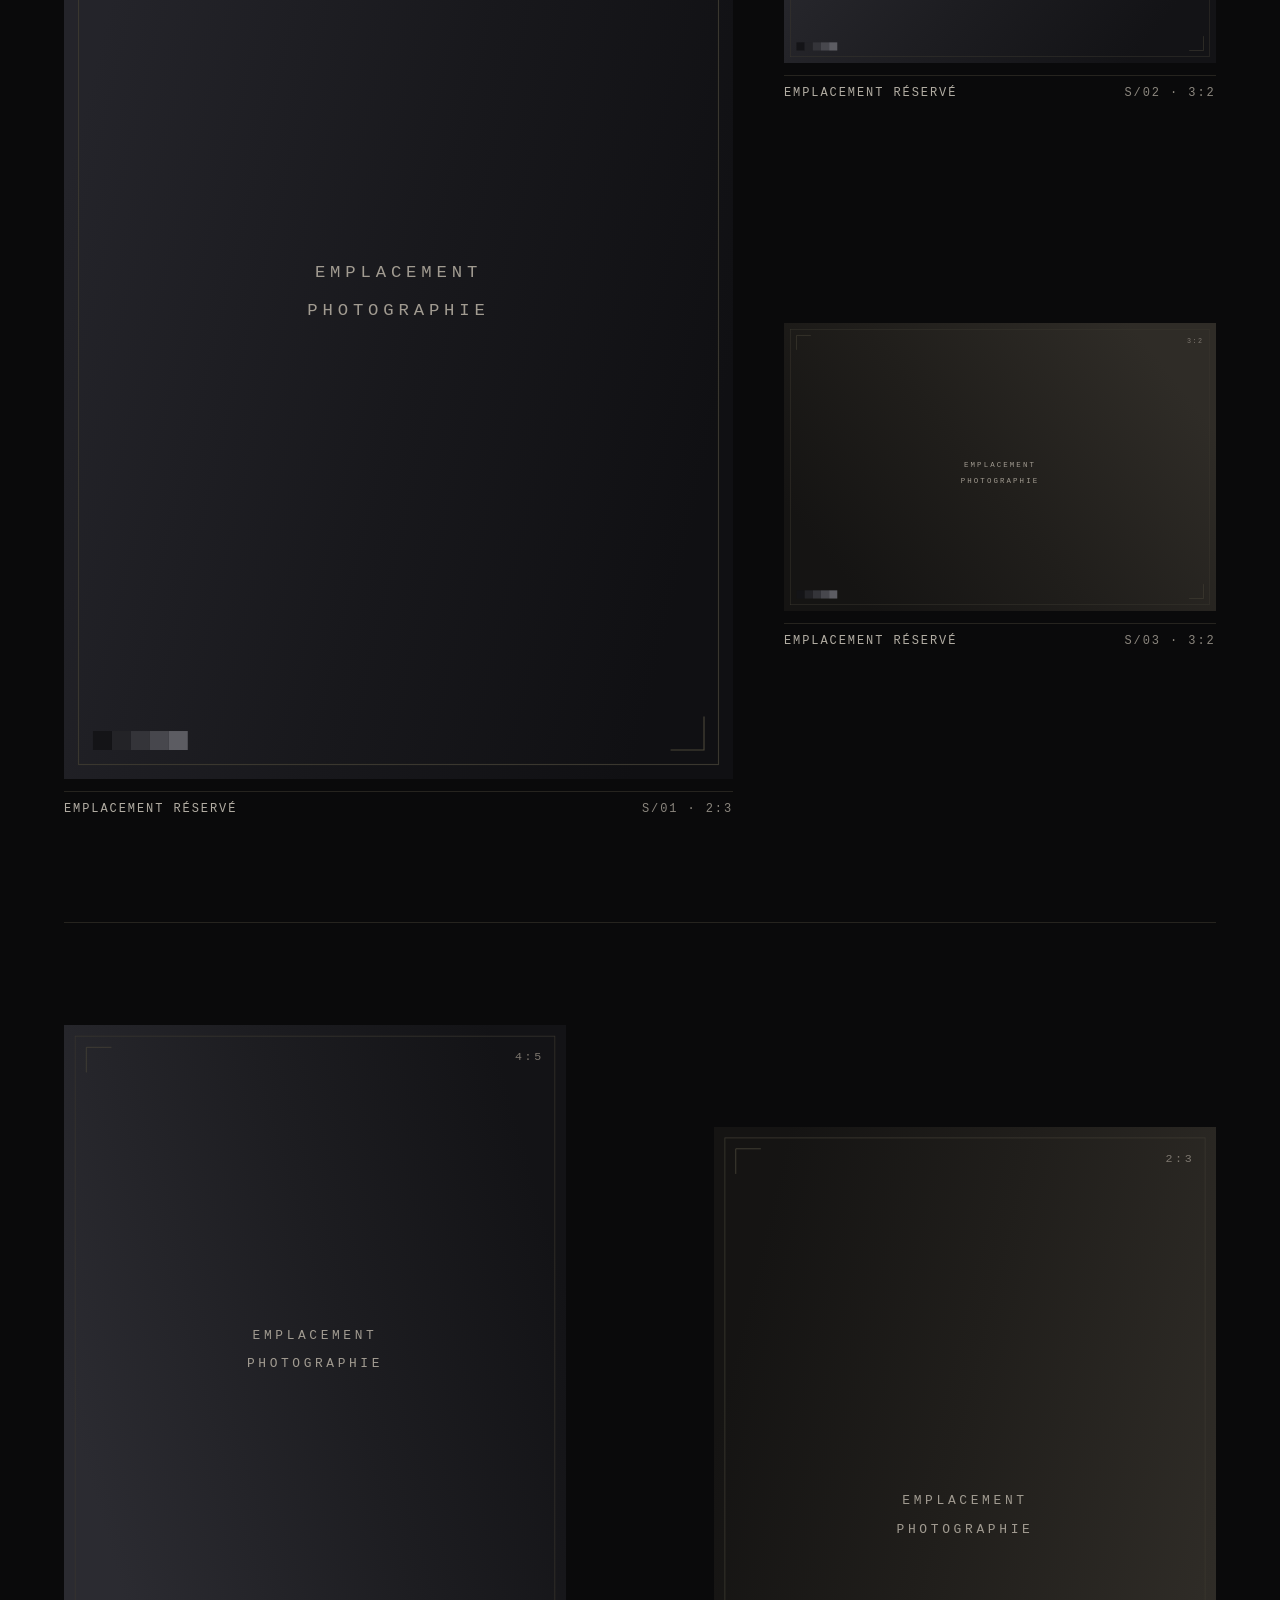
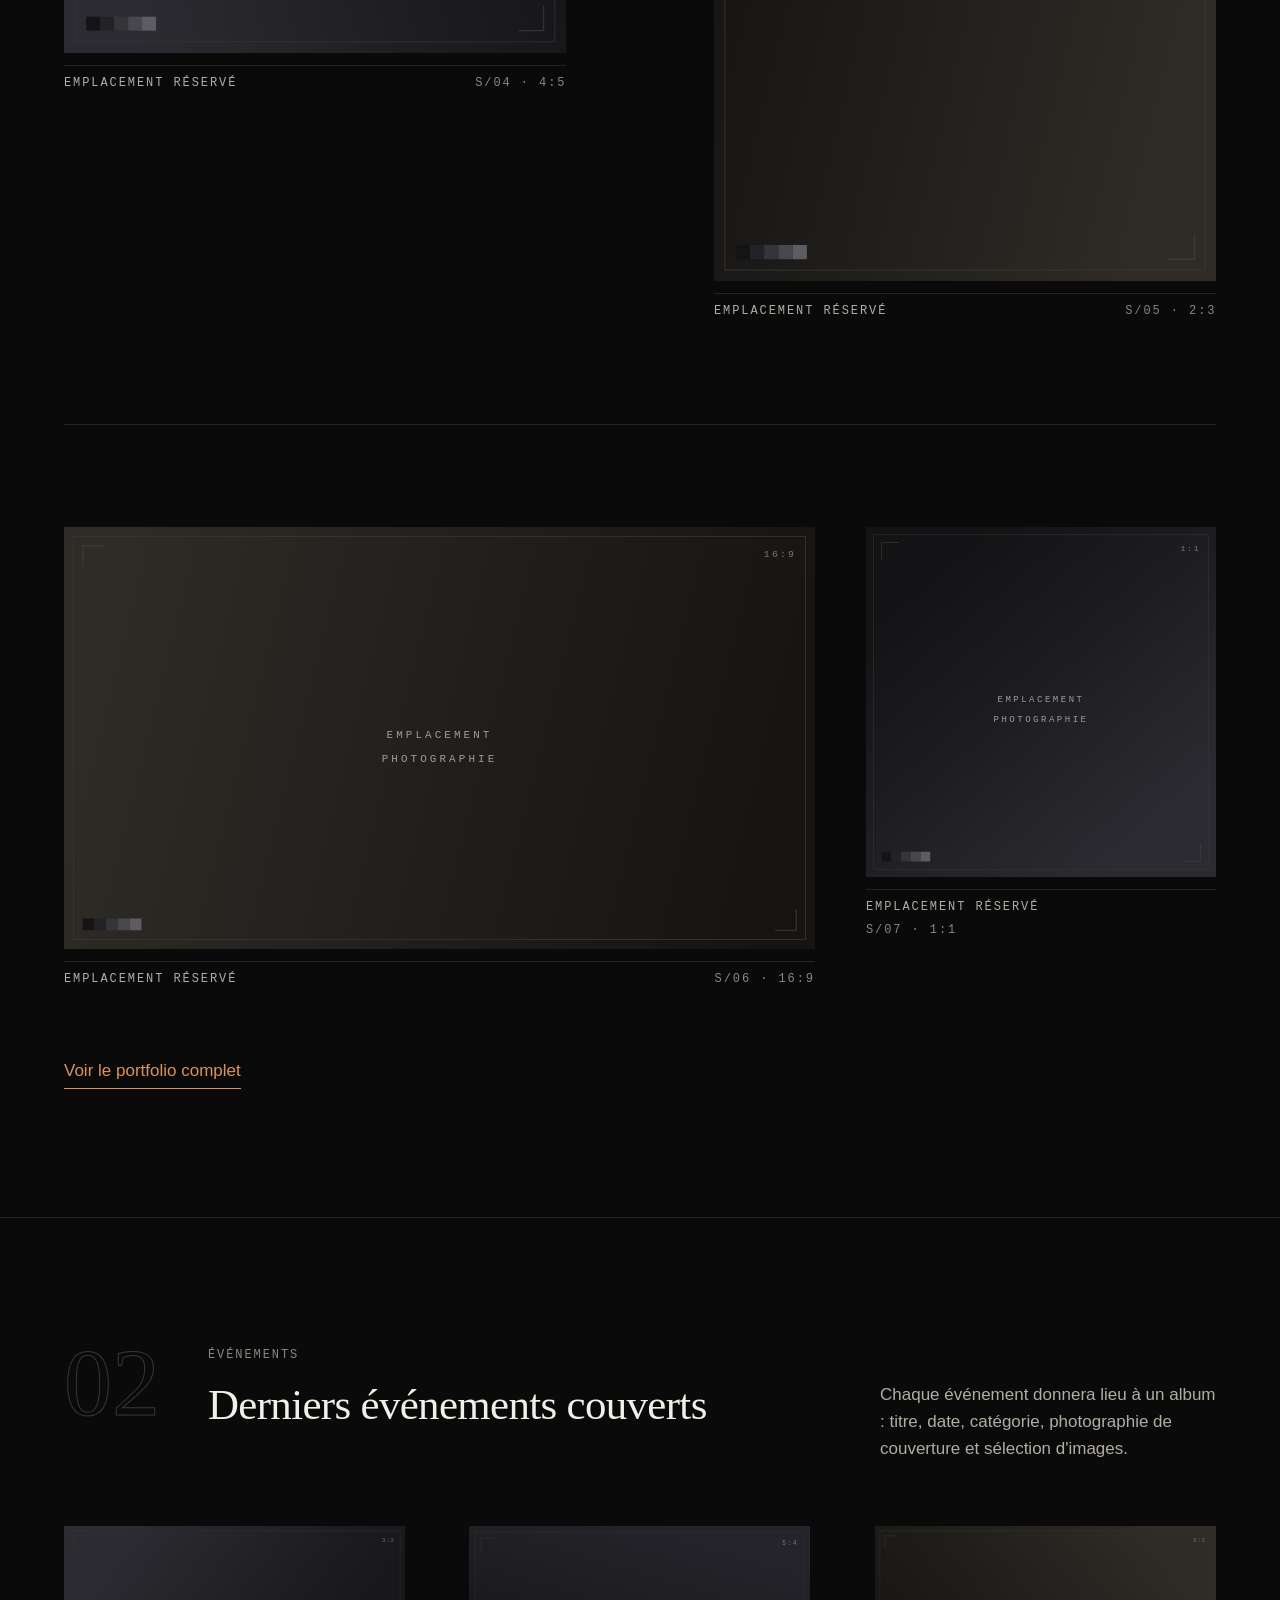
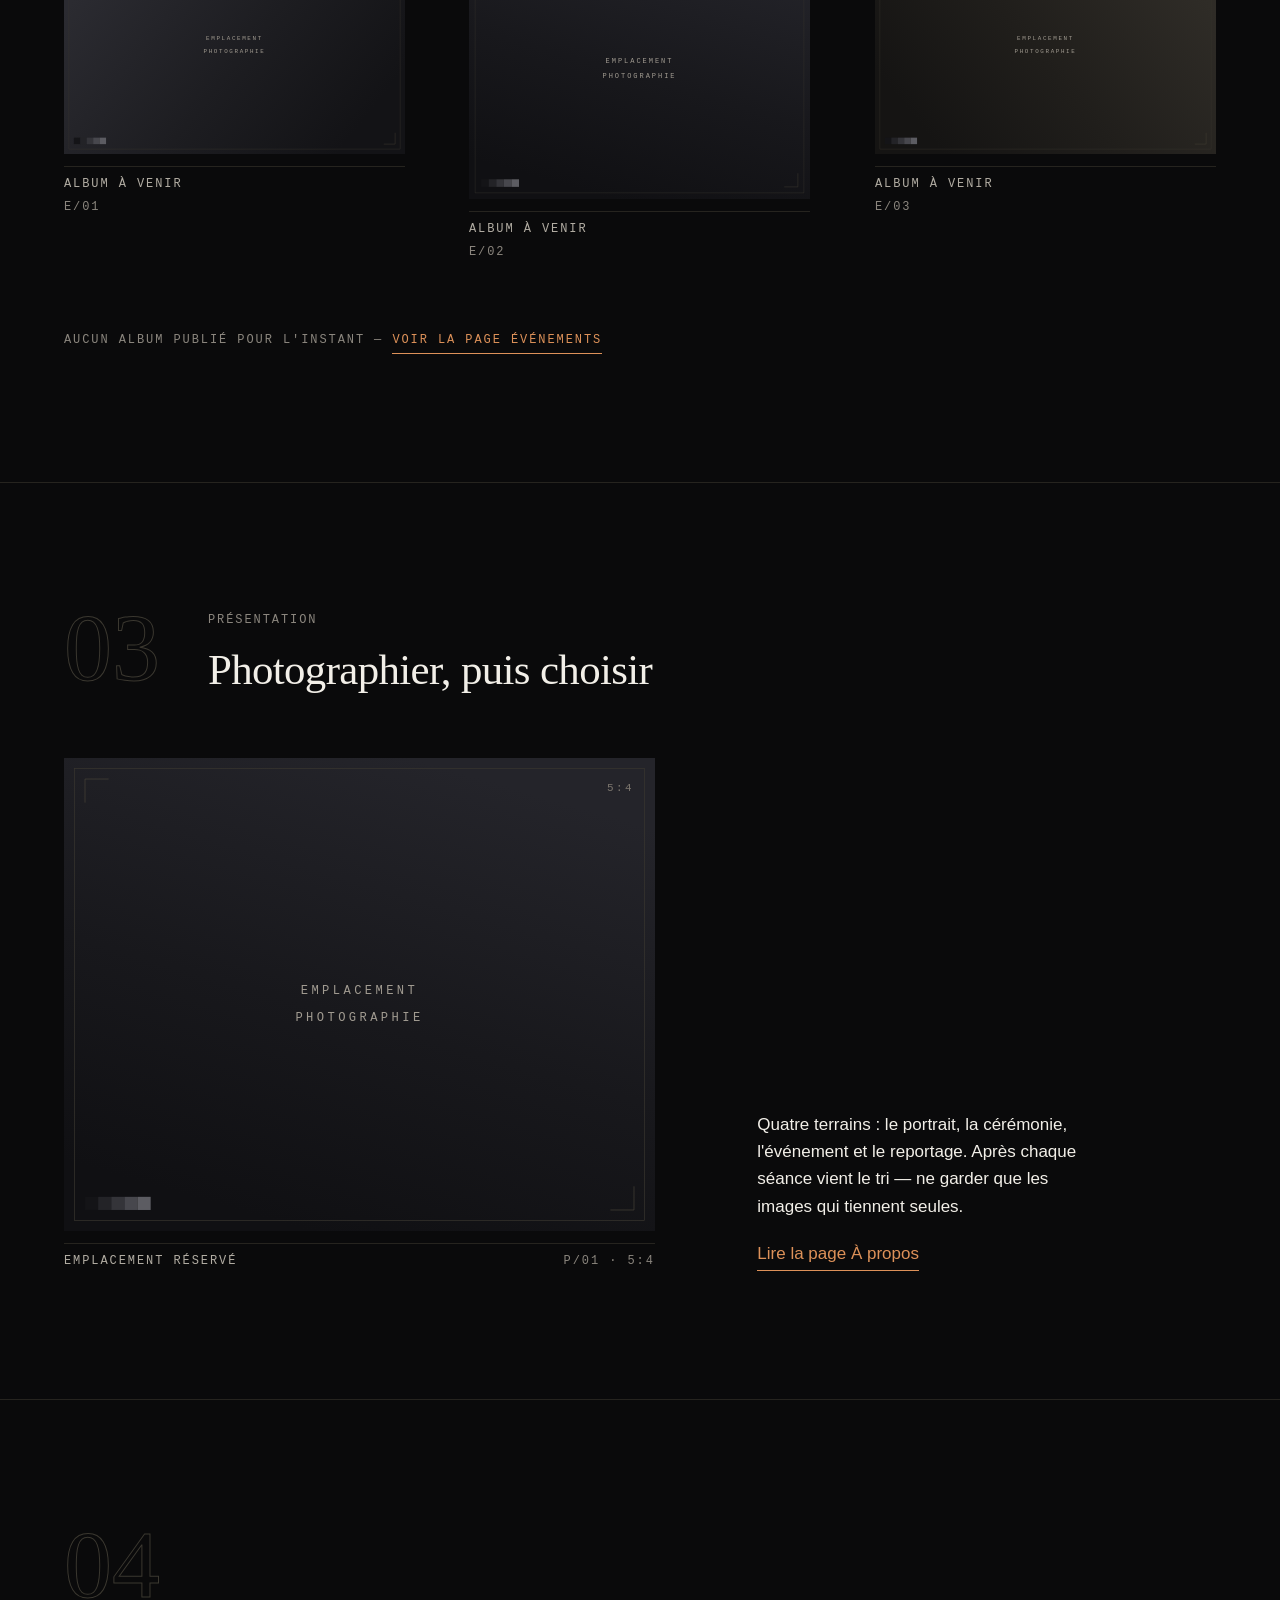
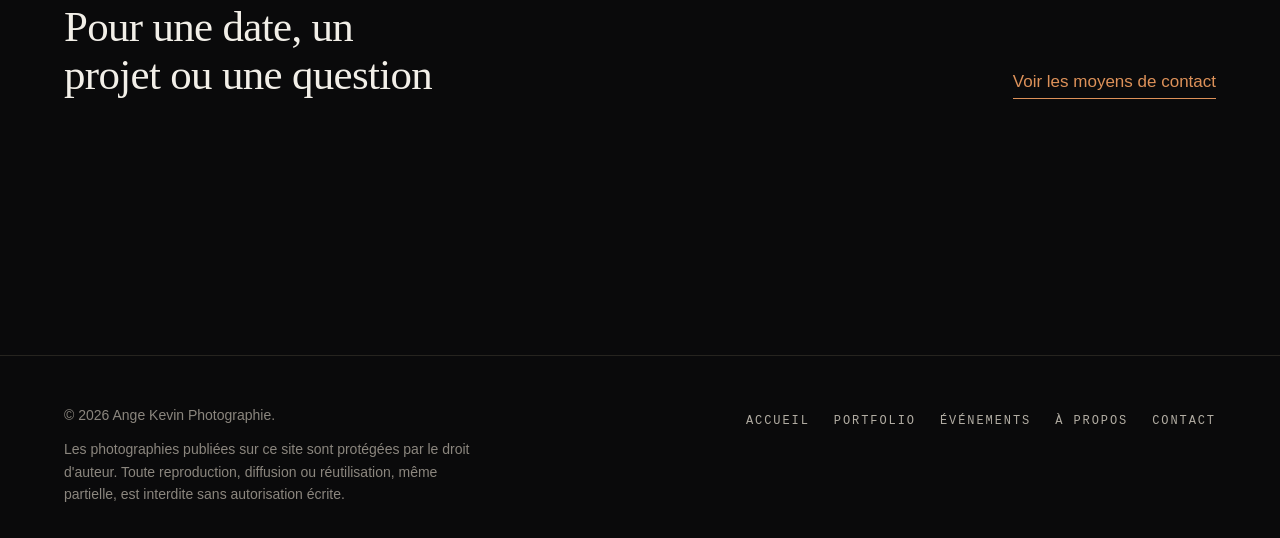
==== commit 2696cb8f: "PHOTO-01 — suites de la relecture de design du hero Supprime le libellé en capitales espacées posé a" ====
--- a/index.html
+++ b/index.html
@@ -93,13 +93,15 @@
   <section class="hero">
     <div class="hero__grid shell">
       <div class="hero__text">
-        <p class="eyebrow" data-intro="1">Portraits · Cérémonies · Événements · Reportages</p>
         <h1 class="hero__title">
-          <span data-intro="2">Ange Kevin</span>
-          <span class="is-italic" data-intro="3">Photographie</span>
+          <span data-intro="1">Ange Kevin</span>
+          <span class="is-italic" data-intro="2">Photographie</span>
         </h1>
-        <p class="lead" data-intro="4">Une sélection resserrée d'images, retenue après chaque séance.</p>
-        <a class="cue" href="#selection" data-intro="5">
+        <p class="lead" data-intro="3">
+          Portraits, cérémonies, événements et reportages.
+          Une sélection resserrée, retenue après chaque séance.
+        </p>
+        <a class="cue" href="#selection" data-intro="4">
           Voir la sélection
           <span class="cue__rule" aria-hidden="true"></span>
         </a>
--- a/assets/css/site.css
+++ b/assets/css/site.css
@@ -284,7 +284,7 @@
 
 /* Un « plate » est un emplacement photographique : rebord de tirage,
    image, repère de vue. C'est l'unité de base de toute composition. */
-.plate { margin: 0; position: relative; }
+.plate { container: plate / inline-size; margin: 0; position: relative; }
 .plate__frame {
   background: var(--c-bg-plate);
   box-shadow: inset 0 0 0 var(--bw) var(--c-line);
@@ -308,6 +308,14 @@
 }
 .plate__caption b { color: var(--c-text-2); font-weight: 400; }
 .plate__ref { flex: none; }
+
+/* Dans un emplacement étroit, la légende s'empile au lieu de couper son
+   intitulé en deux. Mesuré sur la largeur de l'emplacement lui-même, et non
+   sur celle du viewport : le même emplacement est large sur mobile en pleine
+   colonne et étroit en vis-à-vis sur tablette. */
+@container plate (max-width: 22rem) {
+  .plate__caption { display: grid; gap: var(--s-1); justify-content: start; }
+}
 
 /* Survol et focus : l'image se « relève » légèrement, le repère s'allume. */
 @media (hover: hover) {
@@ -404,6 +412,11 @@
   margin-block: var(--s-2);
 }
 .hero__title span { display: block; }
+
+/* Bloc-titre : le nom en romain, la discipline en italique sous lui. Choix
+   assumé de registre magazine, et non l'italique serif décoratif des pages
+   d'accueil génériques — la fonte est un Palatino système, et le nom ne
+   bascule jamais en italique. */
 .hero__title .is-italic {
   font-style: italic;
   letter-spacing: -0.045em;
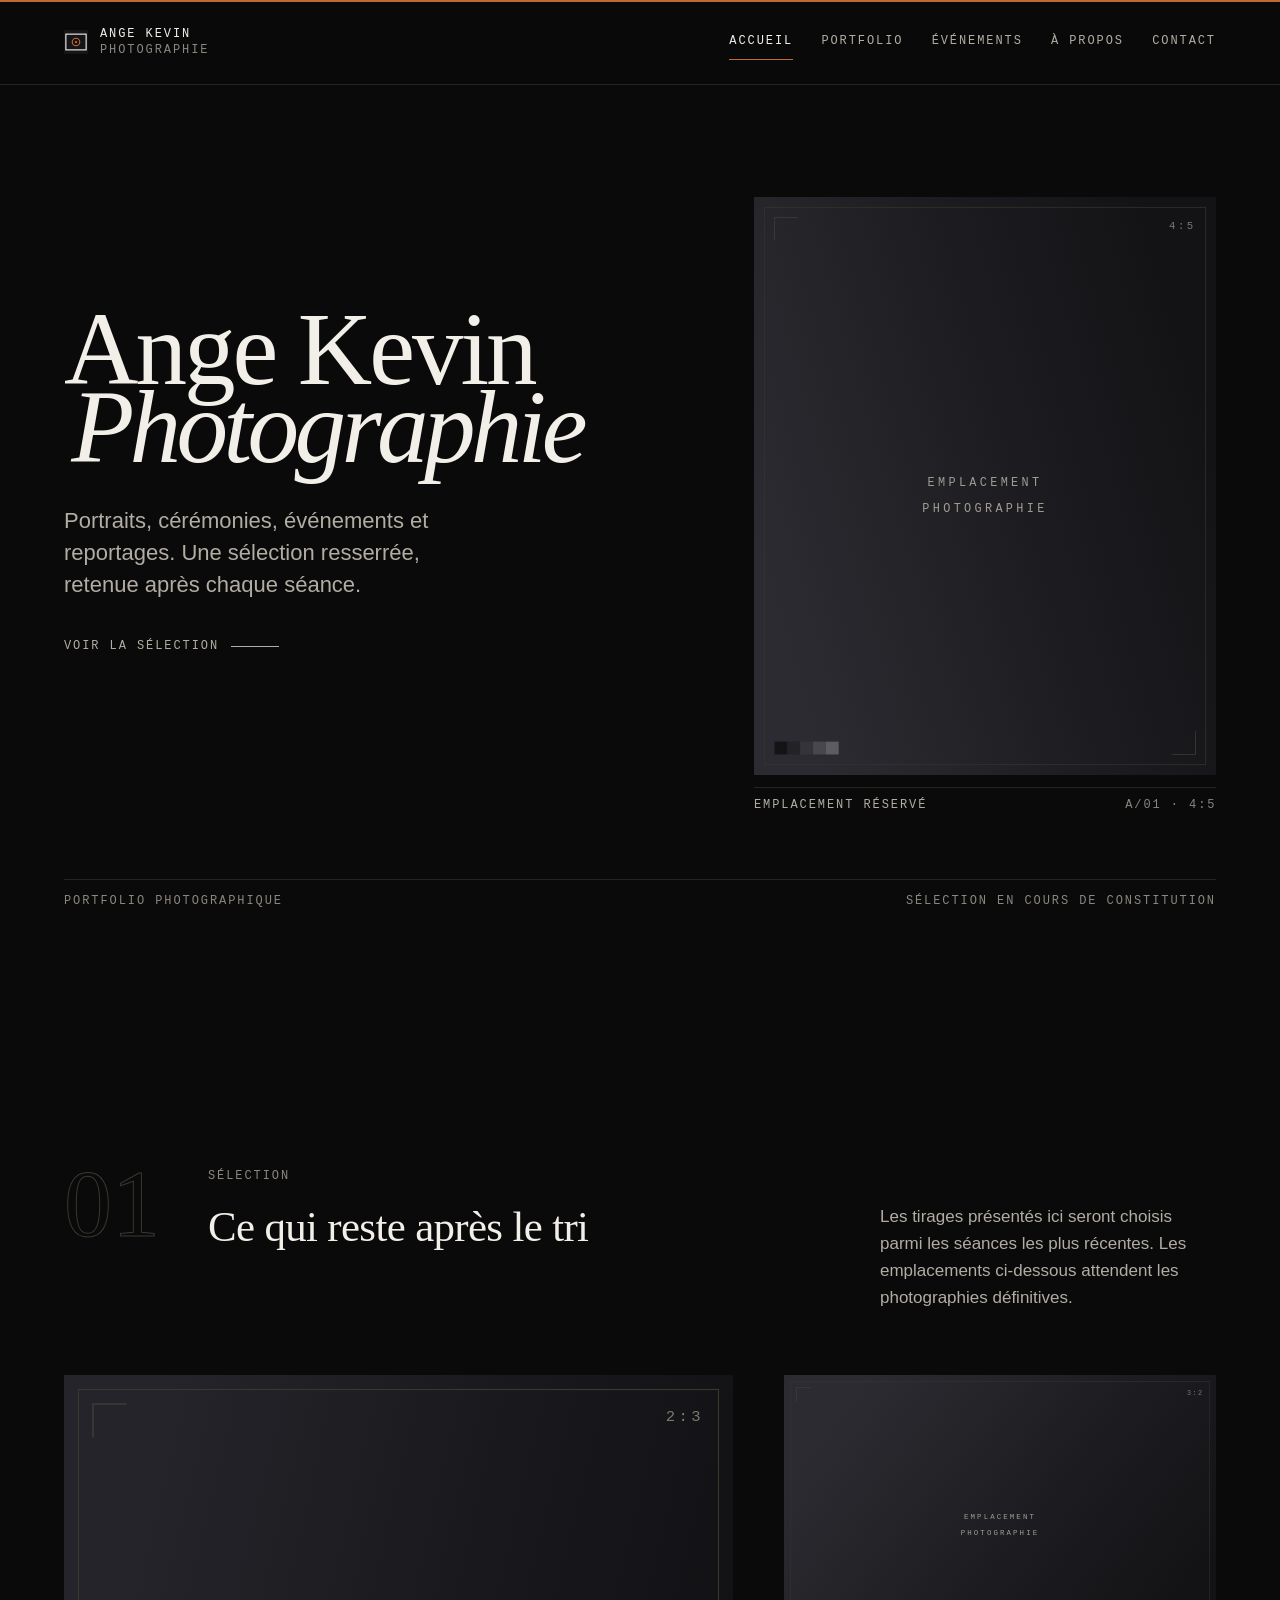
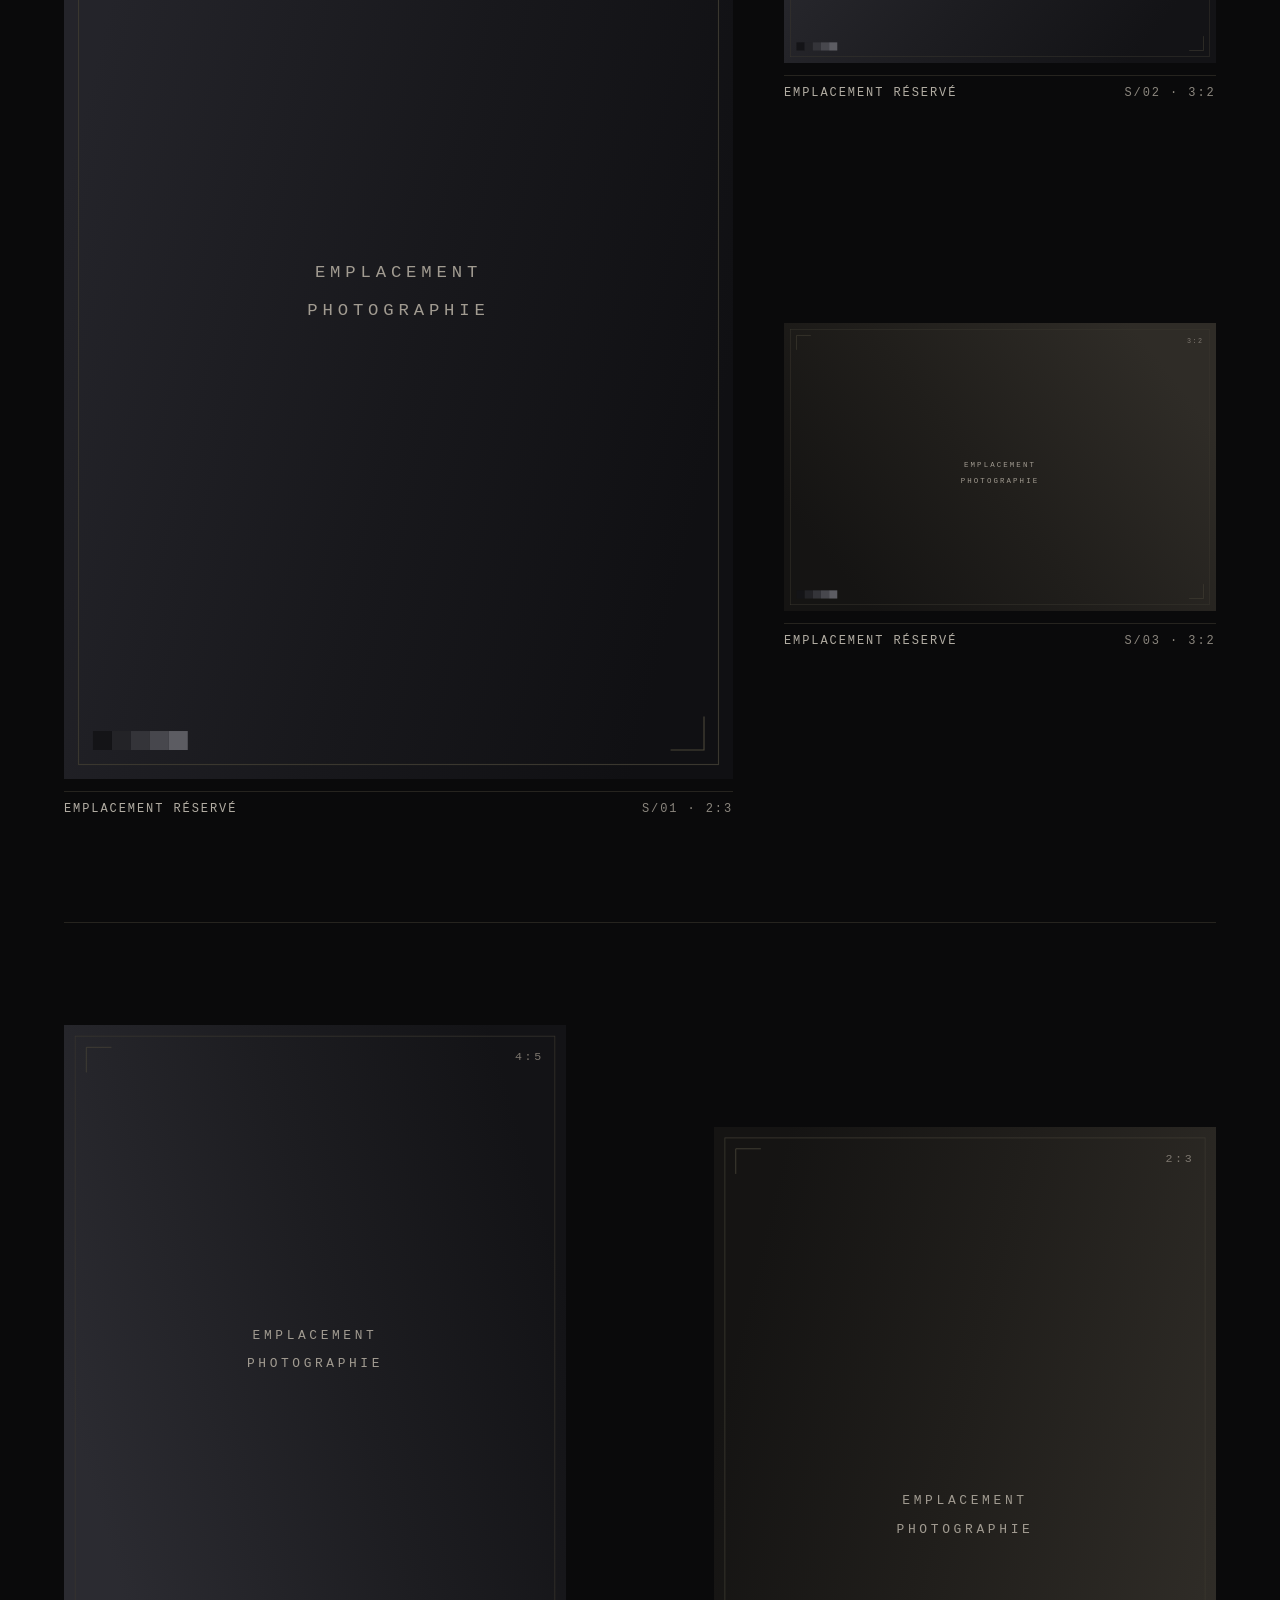
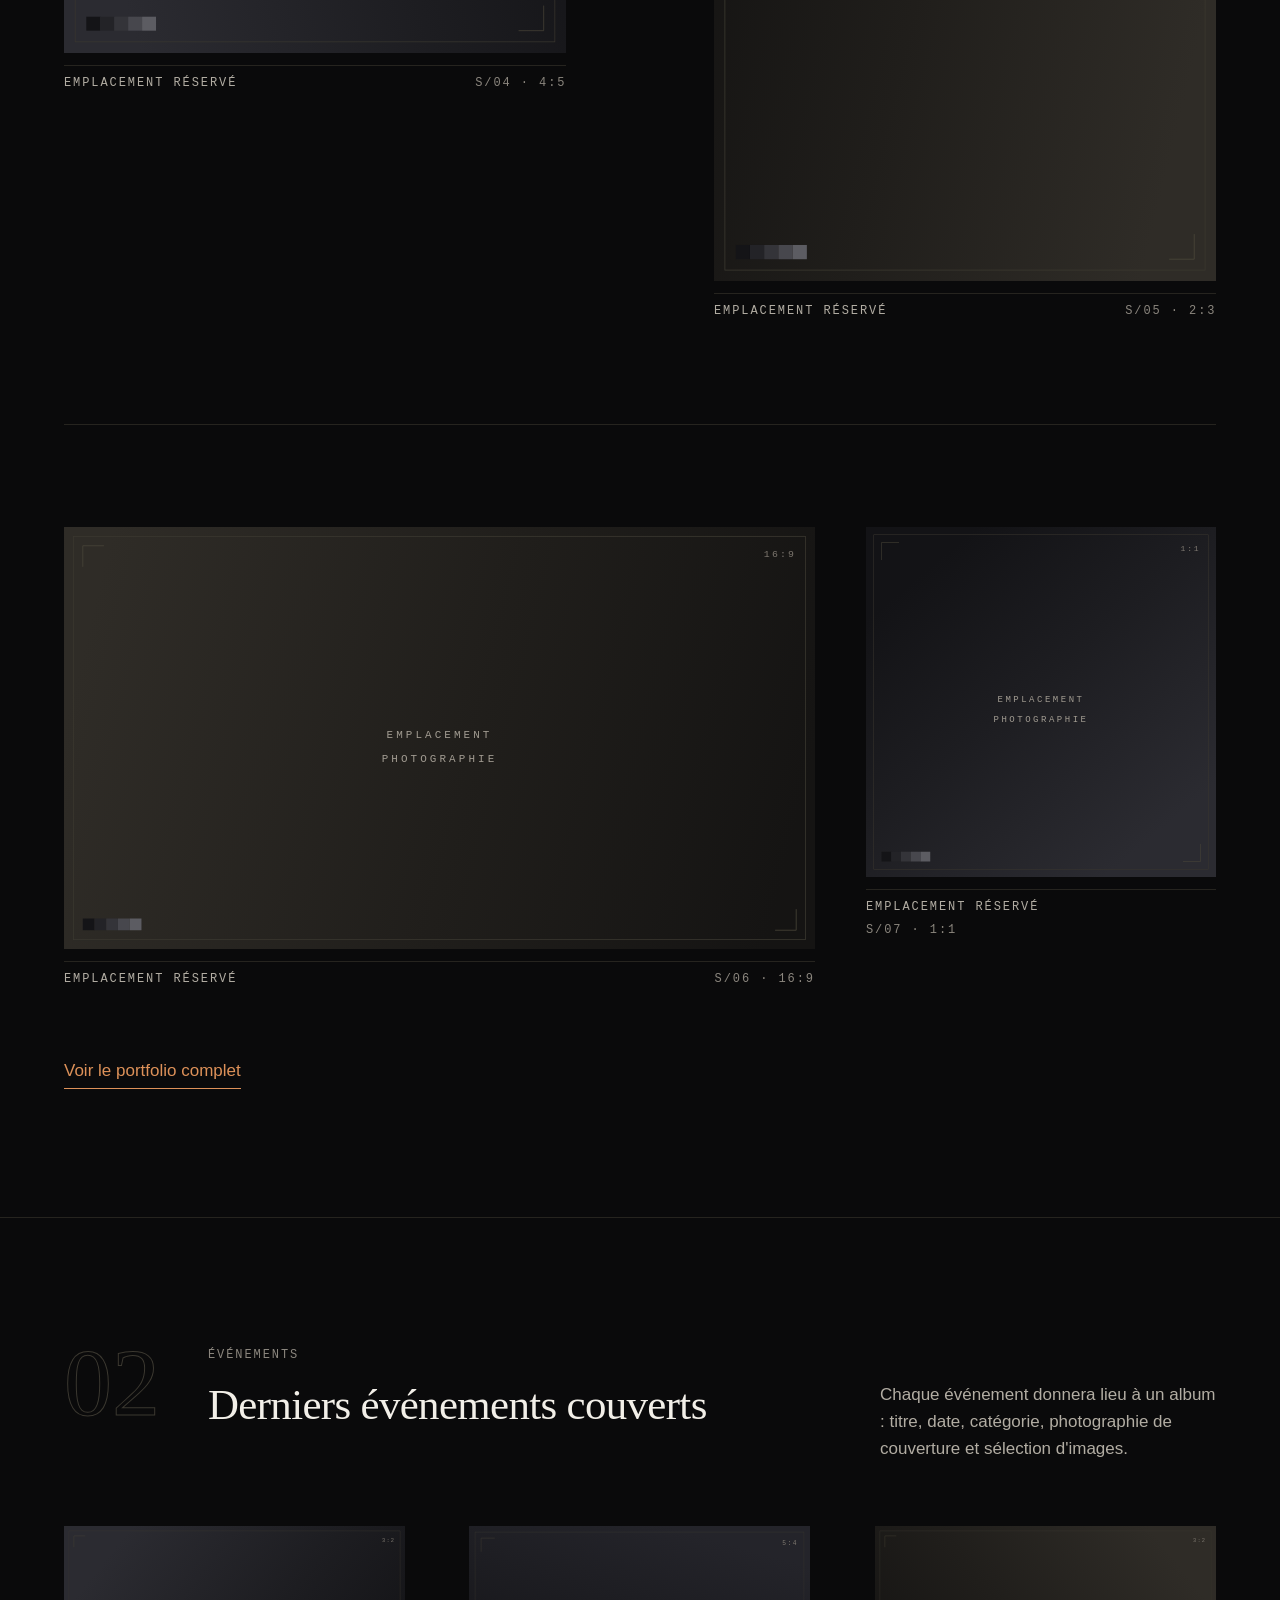
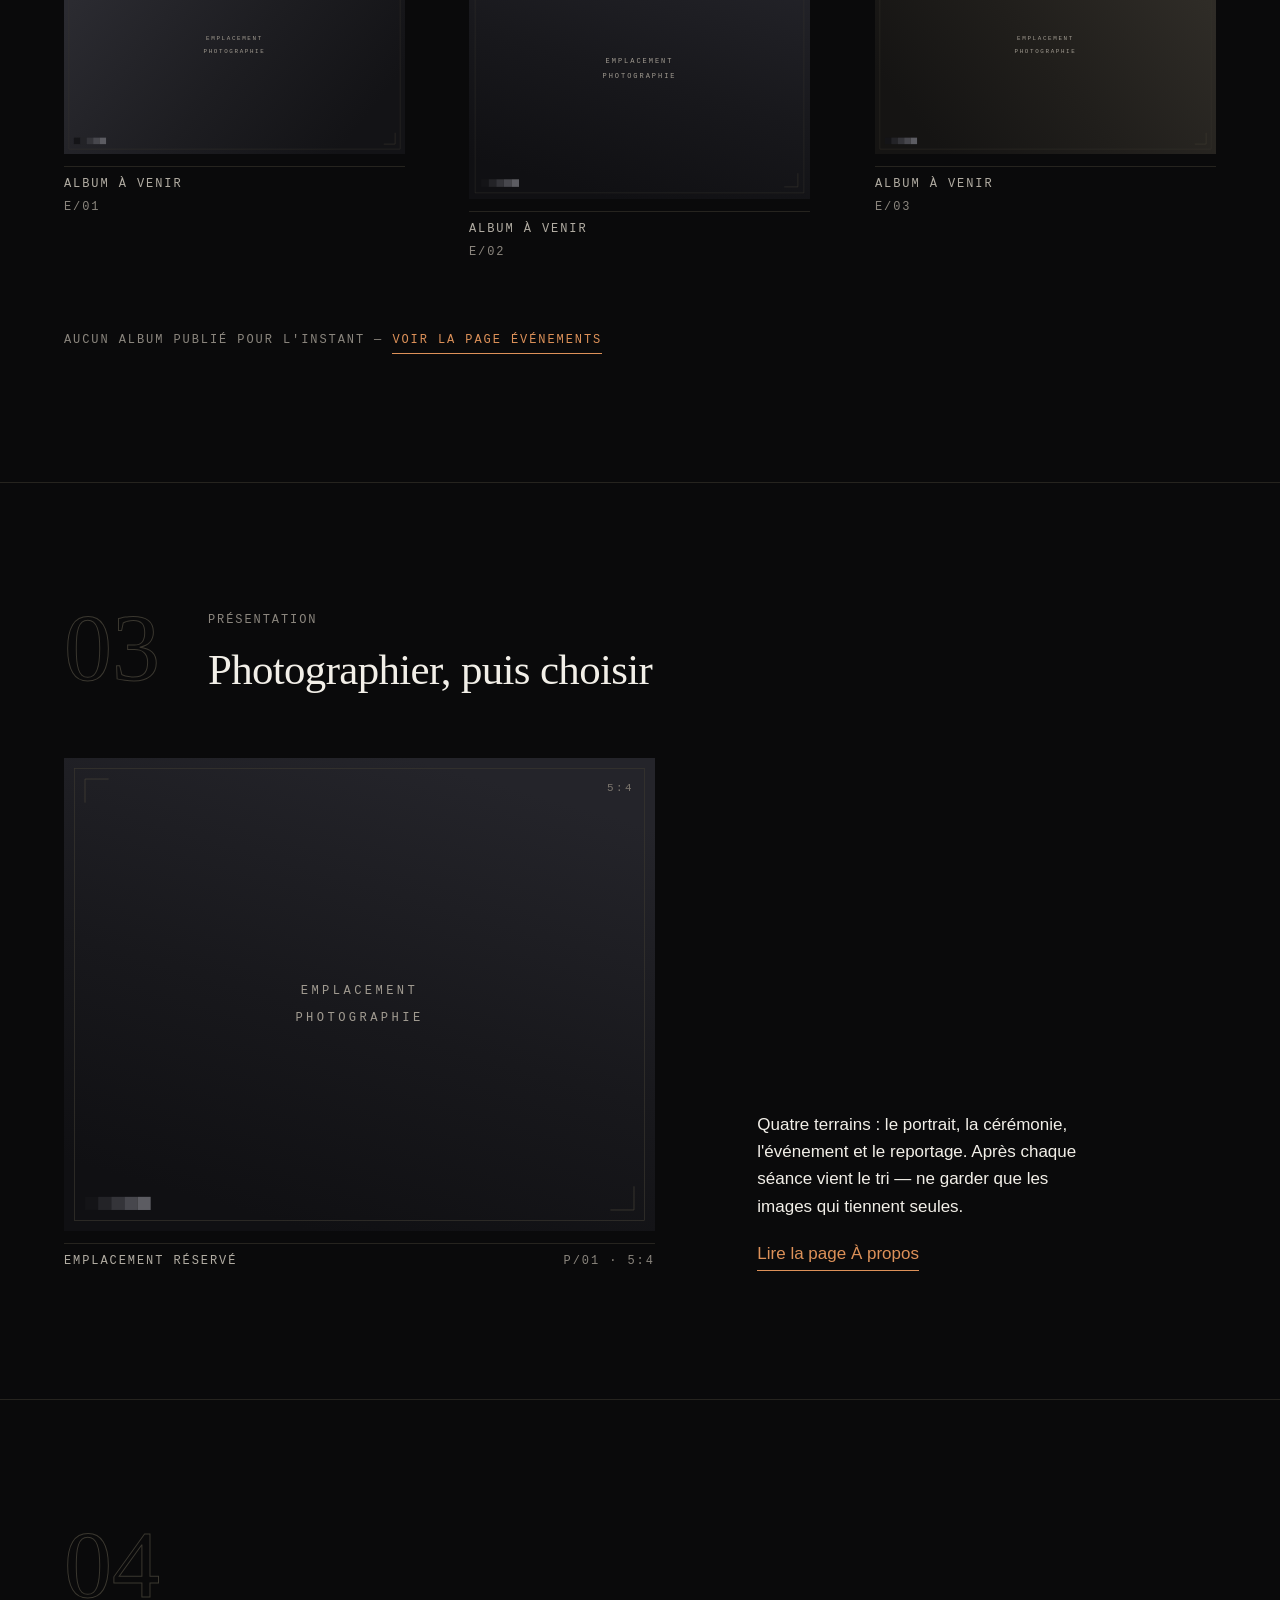
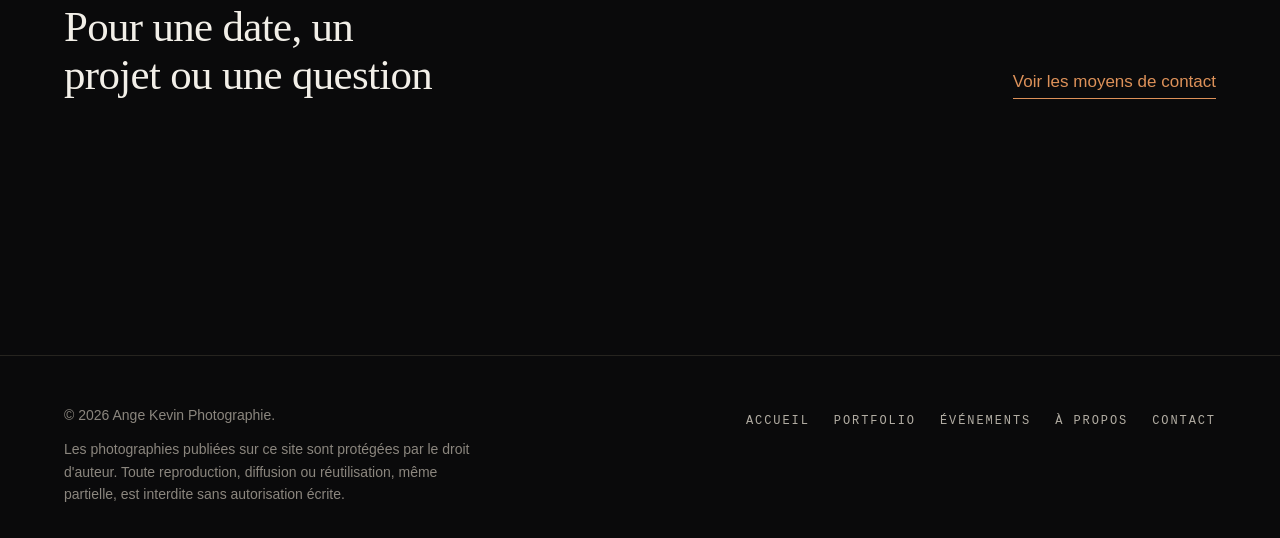
==== commit 2473fefd: "PHOTO-01 — corrections après audit : 404, navigation, repli, albums P1 — Page 404 sous un sous-chemi" ====
--- a/index.html
+++ b/index.html
@@ -241,8 +241,17 @@
       <!-- Rendu depuis assets/data/events.json, le plus récent d'abord.
            Tant qu'aucun album n'y figure, l'état d'attente ci-dessous reste
            affiché : aucun événement fictif n'est présenté. -->
+      <!-- « sizes » suit la largeur réelle d'une vignette de la bande :
+           min(78vw, 24rem) en mobile et tablette, 26rem à partir de 64em
+           (voir « .strip » dans site.css). 78vw atteint 24rem à 492px, soit
+           30,75em : au-delà, la largeur est fixe. -->
       <div class="strip" data-albums data-limit="3"
-           data-sizes="(min-width: 64em) 26rem, 78vw" hidden></div>
+           data-sizes="(min-width: 64em) 26rem, (max-width: 30.75em) 78vw, 24rem" hidden></div>
+
+      <!-- Compte rendu de chargement (voir assets/js/albums.js) : fichier
+           injoignable, données invalides, albums ignorés. Reste masqué dans le
+           cas normal, y compris lorsque la liste est simplement vide. -->
+      <p class="albums-status" data-albums-status role="status" hidden></p>
 
       <div data-albums-empty>
         <!-- La bande se révèle d'un bloc : animer chaque vignette laisserait
--- a/assets/css/site.css
+++ b/assets/css/site.css
@@ -55,7 +55,12 @@
 .brand__text span:last-child { color: var(--c-text-3); }
 .brand:hover .brand__text span:last-child { color: var(--c-accent-text); }
 
-.nav { display: none; }
+/* Amélioration progressive : la rangée de liens est l'état par défaut, y
+   compris en mobile. L'interface dépendante de JavaScript (bouton + <dialog>)
+   ne prend le relais qu'une fois le menu réellement initialisé — « html.js-menu »
+   est posée par nav.js, après vérification du balisage et de <dialog>. Si les
+   modules sont bloqués, la navigation reste donc atteignable. */
+.nav { display: block; }
 .nav__list {
   display: flex;
   gap: clamp(var(--s-4), 2.2vw, var(--s-6));
@@ -99,7 +104,7 @@
   border: 0;
   color: var(--c-text);
   cursor: pointer;
-  display: flex;
+  display: none;
   font-family: var(--ff-mono);
   font-size: var(--fs-micro);
   gap: var(--s-3);
@@ -118,24 +123,23 @@
 .nav-toggle:hover .nav-toggle__glyph i:first-child { transform: translateX(25%); }
 .nav-toggle:hover .nav-toggle__glyph i:last-child { transform: translateX(-25%); }
 
-/* Repli sans JavaScript, ou sans prise en charge de <dialog> : la navigation
-   redevient une rangée lisible et défilable, le bouton de menu disparaît. */
-html:not(.js) .nav,
-html.no-dialog .nav { display: block; }
-html:not(.js) .nav-toggle,
-html.no-dialog .nav-toggle { display: none; }
 @media (max-width: 63.999em) {
-  html:not(.js) .nav__list,
-  html.no-dialog .nav__list {
+  /* Rangée de repli : la marque occupe la première ligne, les liens la
+     seconde. Les deux ne se disputent plus la largeur, ce qui supprime le
+     chevauchement observé à 320 et 390 px. */
+  .site-header__inner { flex-wrap: wrap; row-gap: var(--s-1); }
+  .nav { flex: 1 0 100%; }
+  .nav__list {
     overflow-x: auto;
     padding-block: var(--s-2);
     scrollbar-width: none;
   }
-}
-
-@media (min-width: 64em) {
-  .nav { display: block; }
-  .nav-toggle { display: none; }
+  .nav__list::-webkit-scrollbar { display: none; }
+
+  /* Menu initialisé : la rangée cède la place au bouton. */
+  html.js-menu .site-header__inner { flex-wrap: nowrap; row-gap: 0; }
+  html.js-menu .nav { display: none; }
+  html.js-menu .nav-toggle { display: flex; }
 }
 
 /* ------------------------------------------------------------ 2. MENU MOBILE */
@@ -352,8 +356,16 @@
 }
 
 /* Albums : seule grille réellement répétitive du site, parce qu'un album est
-   une unité comparable. Le rythme éditorial est porté par les autres blocs. */
-.composition--albums { grid-template-columns: repeat(auto-fit, minmax(min(100%, 19rem), 1fr)); }
+   une unité comparable. Le rythme éditorial est porté par les autres blocs.
+
+   « auto-fill » et non « auto-fit » : avec auto-fit, les pistes vides sont
+   supprimées et deux albums seuls s'étiraient jusqu'à 612 px sur grand écran.
+   La largeur de rendu dépendait alors du nombre d'albums publiés — impossible
+   à déclarer dans « sizes », donc couverture systématiquement sous-déclarée
+   (voir evenements.html). Avec auto-fill, le nombre de colonnes ne dépend que
+   de la place disponible, et la grille garde son pas quel que soit le nombre
+   d'albums. */
+.composition--albums { grid-template-columns: repeat(auto-fill, minmax(min(100%, 19rem), 1fr)); }
 
 @media (min-width: 64em) {
   .composition--duo > :nth-child(1) { margin-right: var(--s-7); }
@@ -566,6 +578,18 @@
 /* État d'attente des albums : les blocs qui le composent respirent. */
 [data-albums-empty] > * + * { margin-top: clamp(var(--s-5), 4vw, var(--s-7)); }
 
+/* Compte rendu de chargement des albums (voir assets/js/albums.js) : fichier
+   injoignable, données invalides, albums ignorés. Distinct de « .pending »,
+   qui marque un contenu non encore fourni et non une anomalie. */
+.albums-status {
+  border-left: 2px solid var(--c-accent);
+  color: var(--c-text-2);
+  font-size: var(--fs-small);
+  margin-top: var(--s-5);
+  max-width: 48ch;
+  padding-left: var(--s-4);
+}
+
 /* Album rendu depuis events.json (voir assets/js/albums.js). */
 .album__title { margin-top: var(--s-4); }
 .album__desc { color: var(--c-text-2); margin-top: var(--s-3); max-width: 42ch; }
@@ -619,19 +643,22 @@
   to   { clip-path: inset(0 0 0 0); filter: none; transform: none; }
 }
 
-/* Révélation au défilement, pilotée par IntersectionObserver. */
-[data-reveal] {
+/* Révélation au défilement, pilotée par IntersectionObserver.
+   L'état masqué est entièrement conditionné à « html.js » : sans JavaScript,
+   aucune de ces propriétés n'est appliquée. Rétablir la seule opacité ne
+   suffisait pas — « wipe » rogne l'image par clip-path et la décale par
+   transform, ce qui amputait couvertures et légendes. */
+html.js [data-reveal] {
   opacity: 0;
   transition: opacity var(--dur-3) var(--ease-print),
               transform var(--dur-3) var(--ease-print),
               clip-path var(--dur-3) var(--ease-draw);
 }
-html:not(.js) [data-reveal] { opacity: 1; }
-[data-reveal="rise"] { transform: translateY(1.5rem); }
-[data-reveal="wipe"] { clip-path: inset(0 0 24% 0); transform: translateY(0.75rem); }
+html.js [data-reveal="rise"] { transform: translateY(1.5rem); }
+html.js [data-reveal="wipe"] { clip-path: inset(0 0 24% 0); transform: translateY(0.75rem); }
 /* Filet qui se trace à l'approche, prolongement du geste d'ouverture. */
-[data-reveal="draw"] { opacity: 1; transform: scaleX(0); transform-origin: left; }
-[data-reveal].is-revealed { clip-path: inset(0 0 0 0); opacity: 1; transform: none; }
+html.js [data-reveal="draw"] { opacity: 1; transform: scaleX(0); transform-origin: left; }
+html.js [data-reveal].is-revealed { clip-path: none; opacity: 1; transform: none; }
 
 /* Filet de sécurité : si le module de révélation n'a pas démarré (voir le
    script en ligne de chaque page), plus rien ne reste masqué. */
@@ -680,7 +707,7 @@
     scroll-behavior: auto !important;
   }
   html.js [data-intro],
-  [data-reveal] { opacity: 1 !important; transform: none !important; clip-path: none !important; }
+  html.js [data-reveal] { opacity: 1 !important; transform: none !important; clip-path: none !important; }
   html.js [data-draw] { transform: none !important; }
   html.js.is-ready [data-develop] { animation: none !important; }
   .plate:hover .plate__frame img { transform: none; filter: none; }
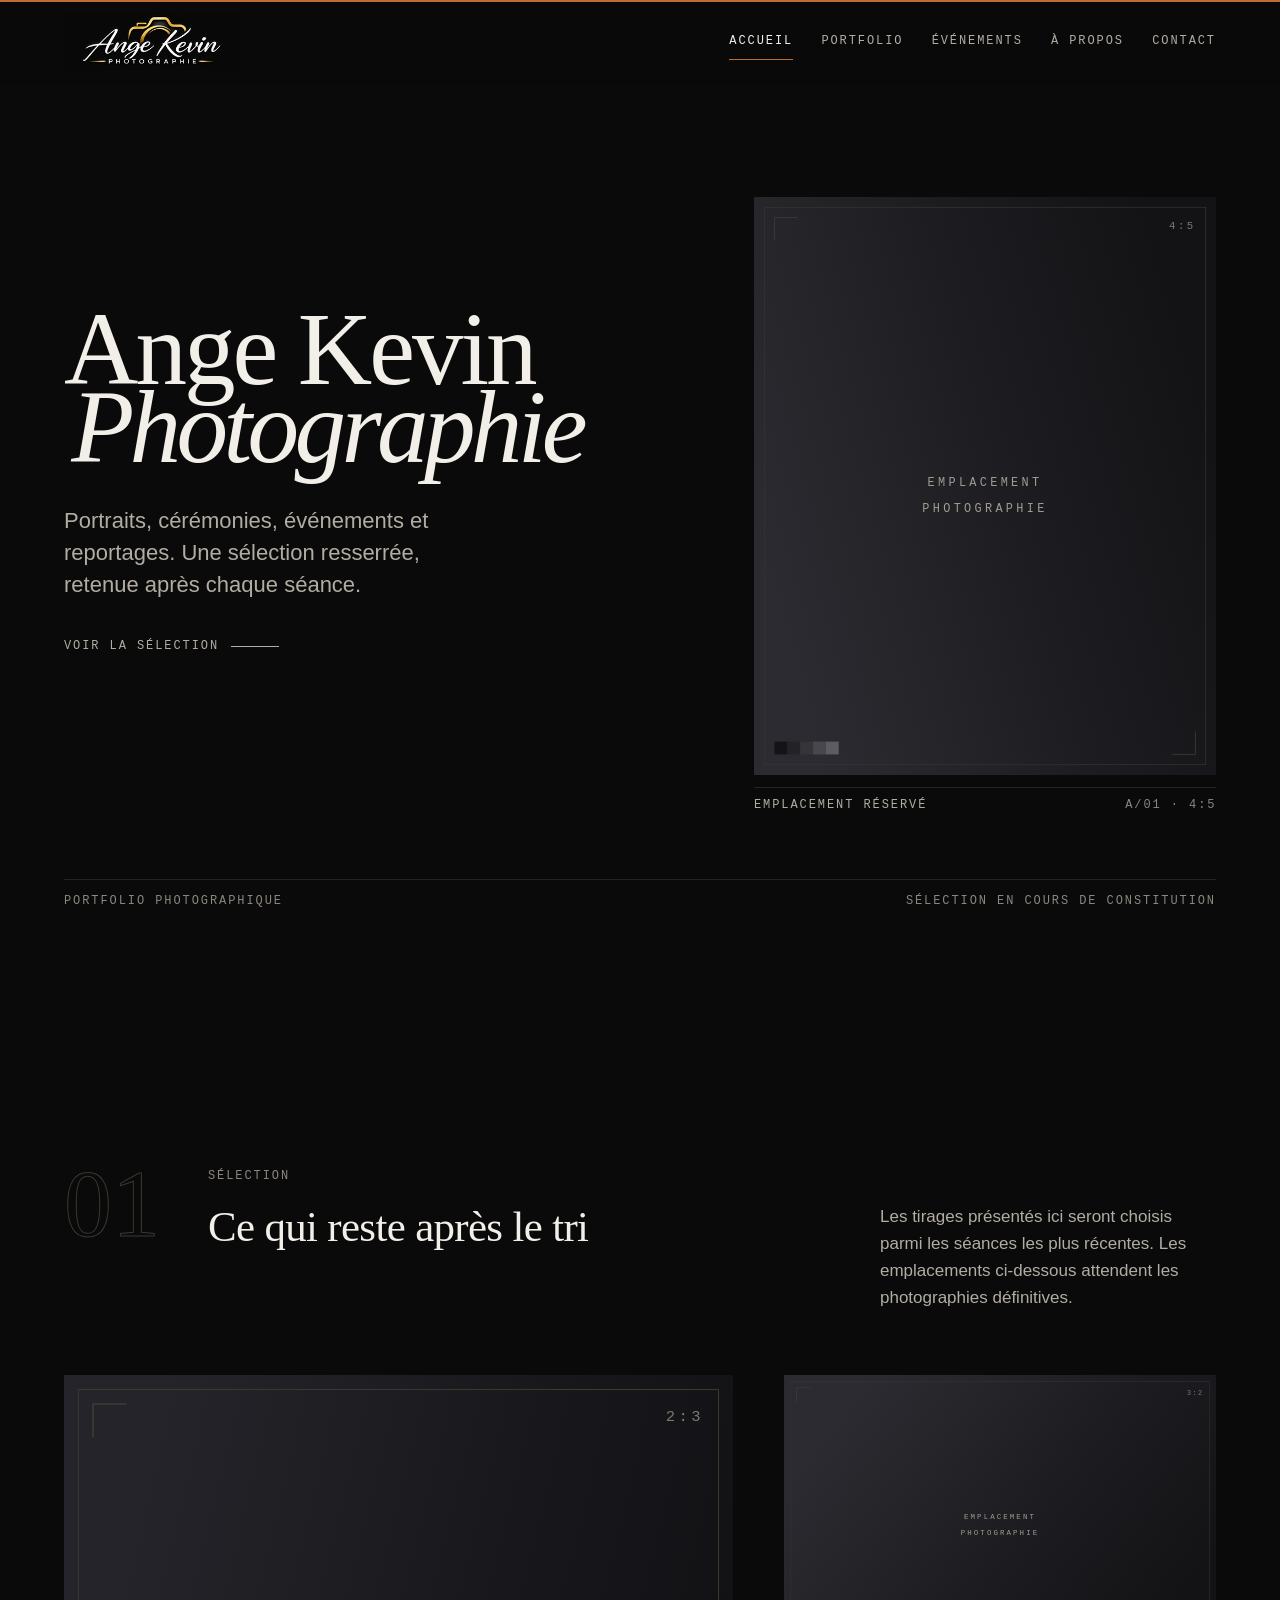
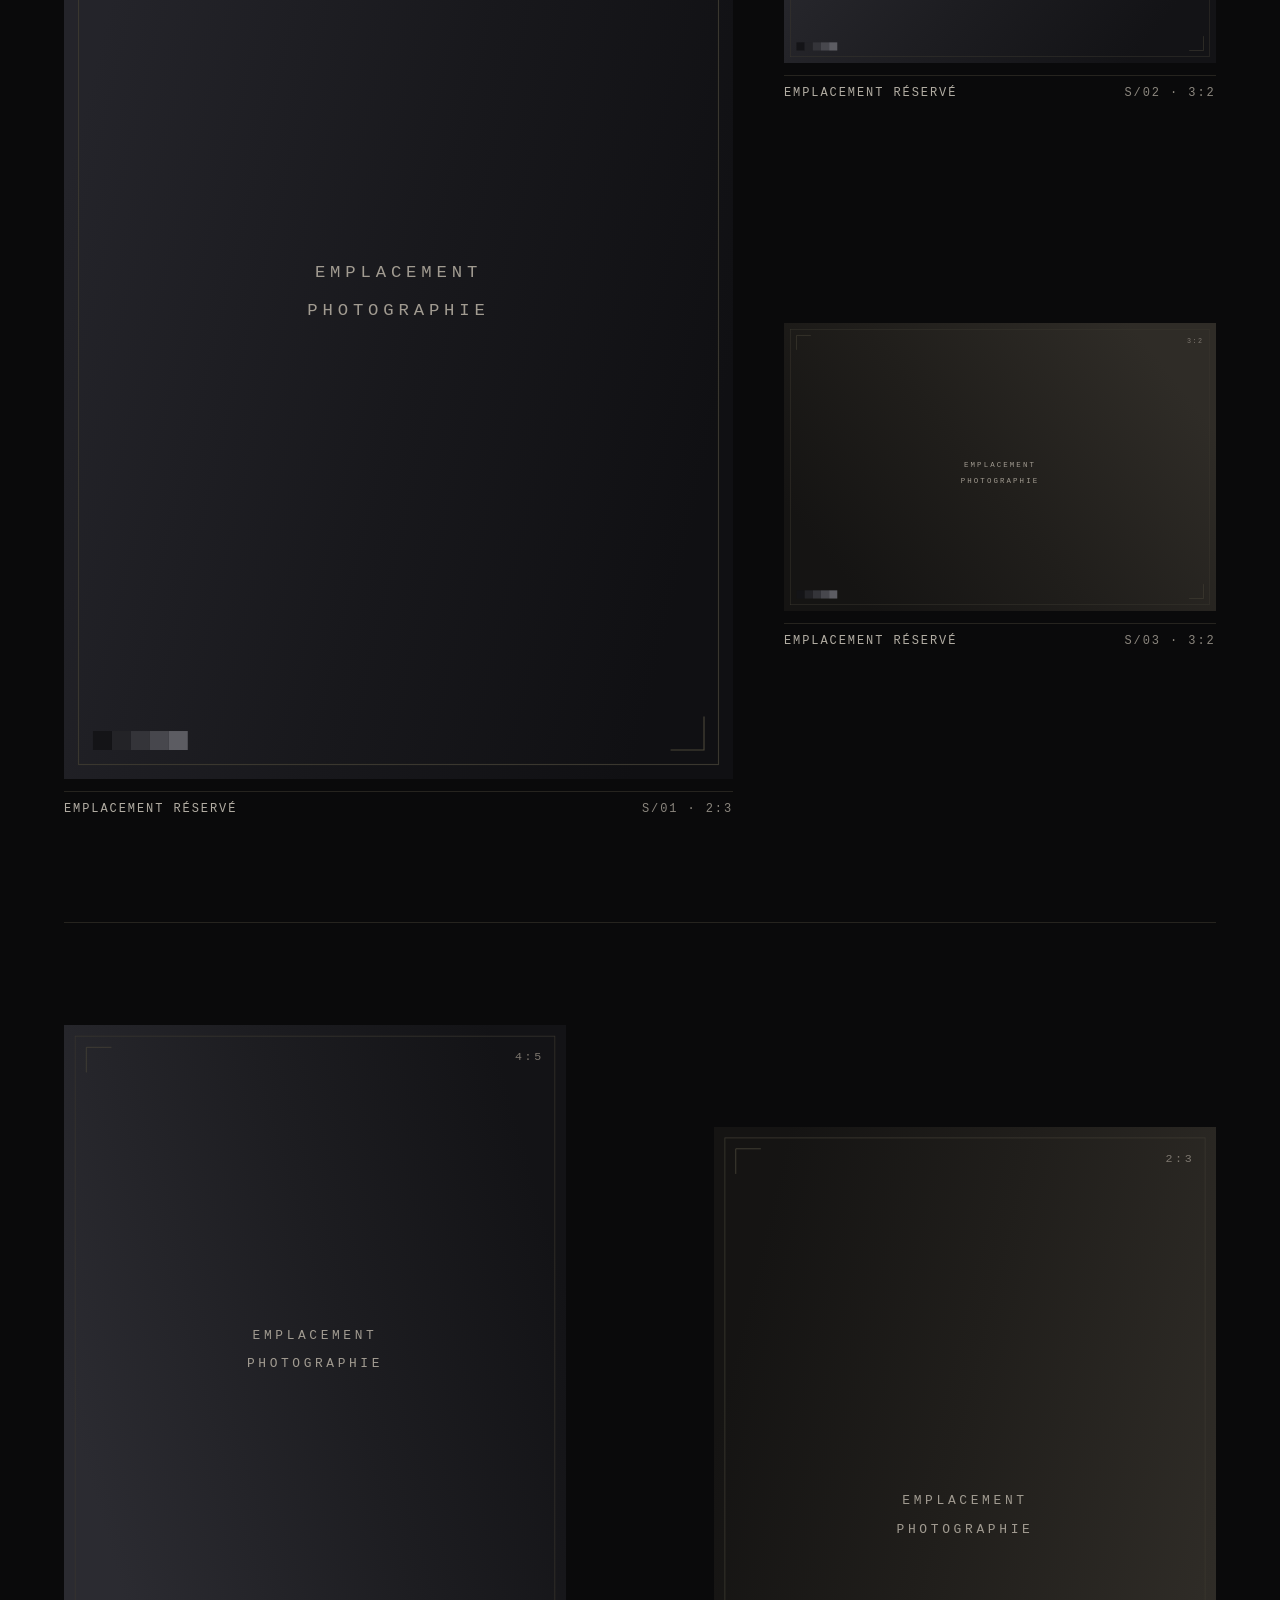
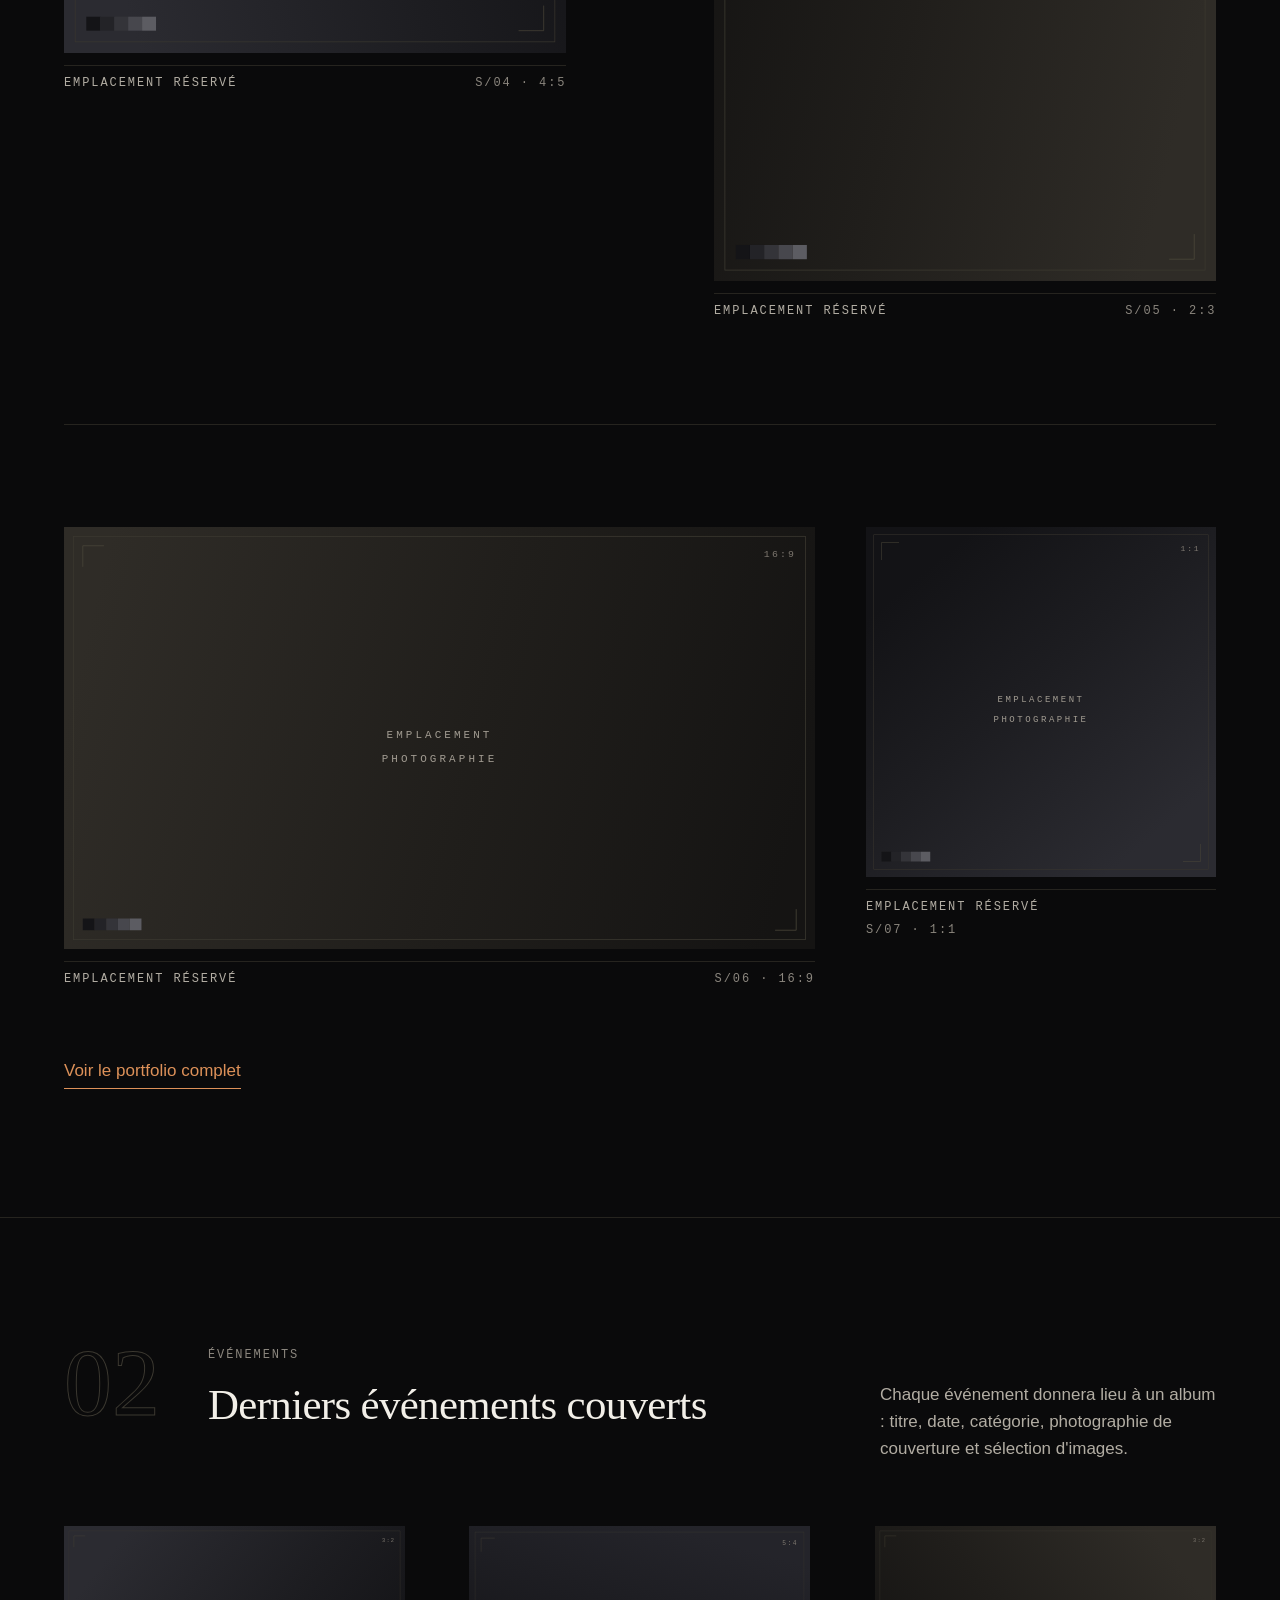
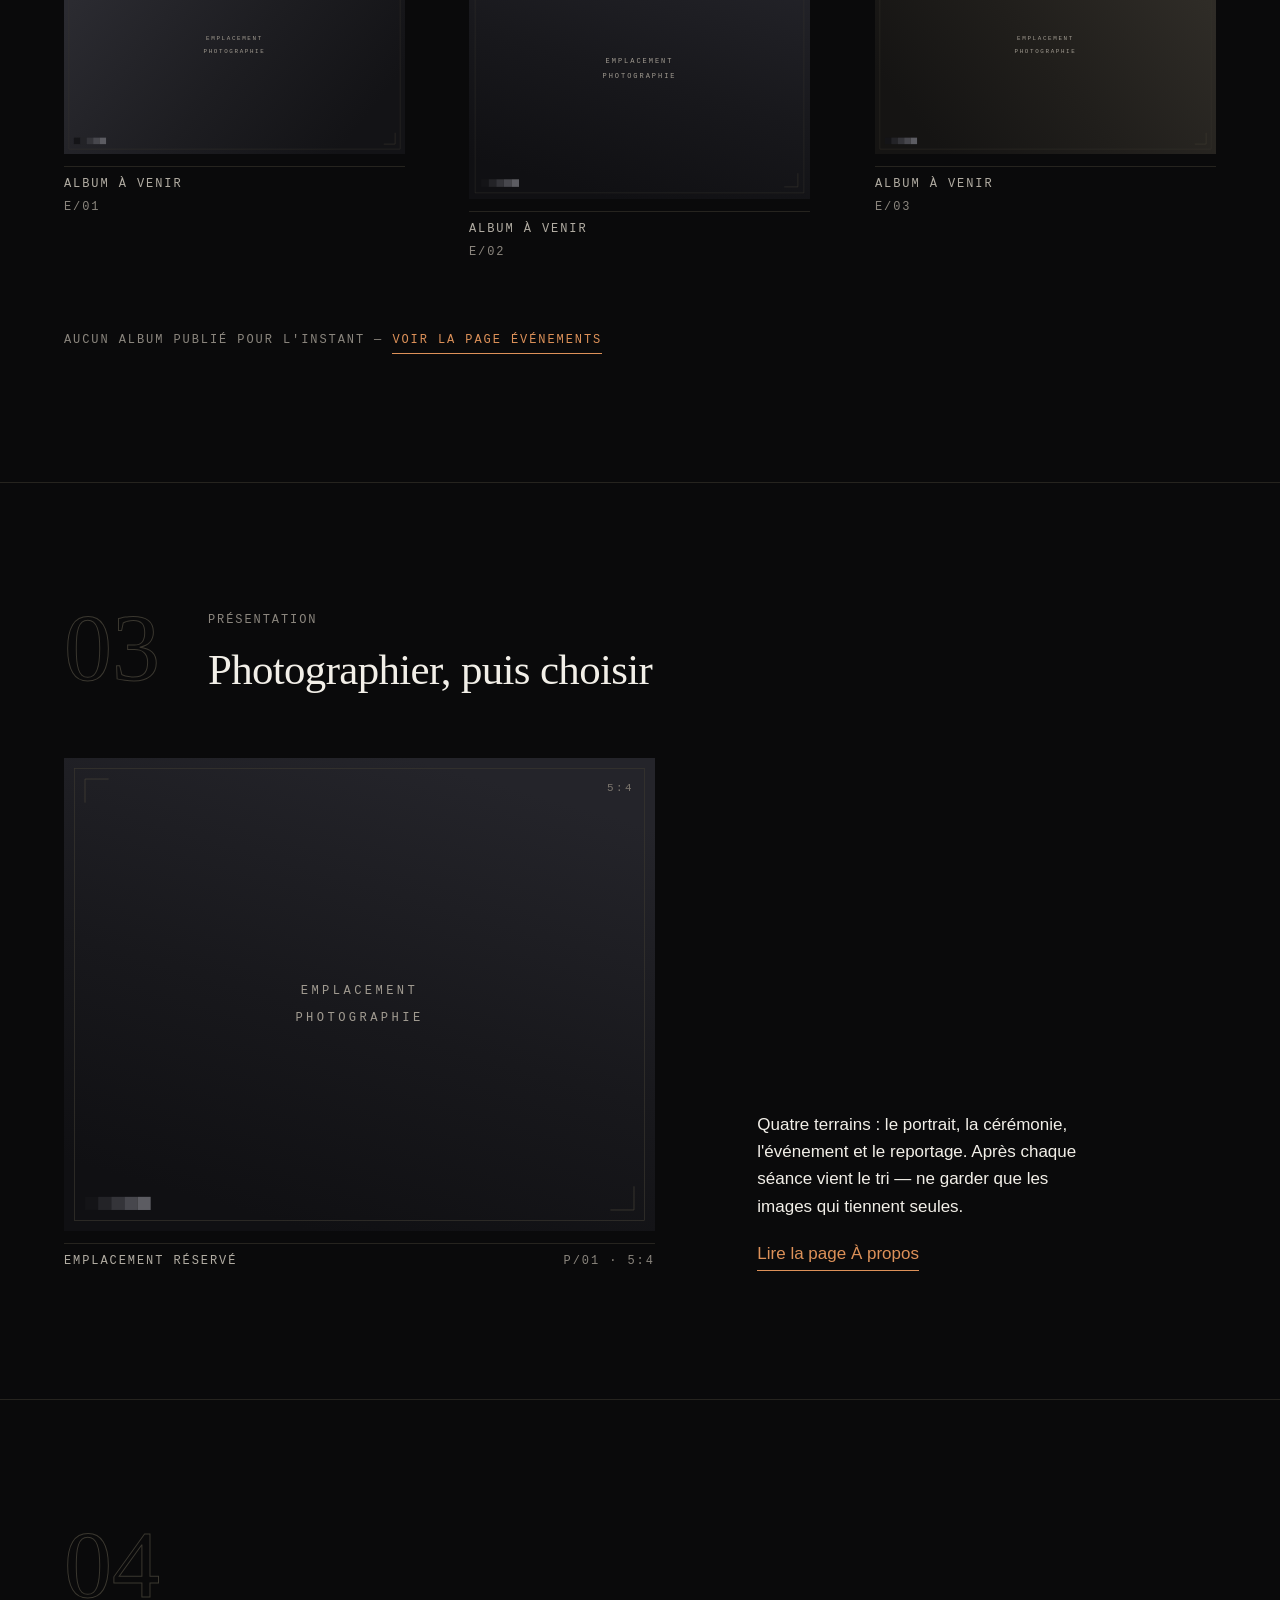
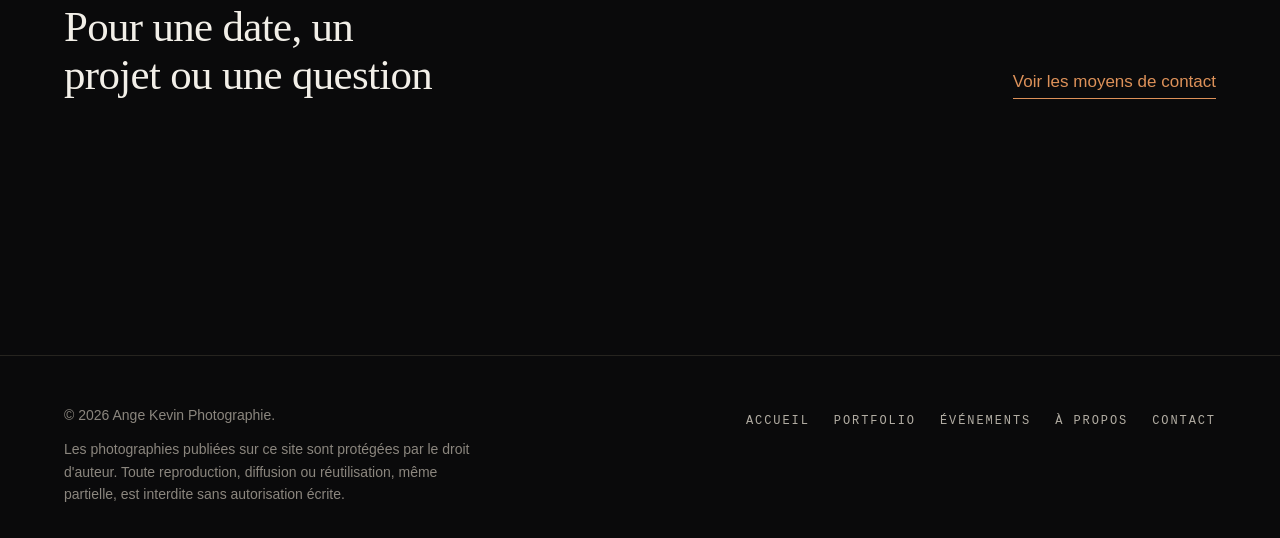
==== commit 17148d68: "feat(photo-02): add immersive photography stories Co-Authored-By: Claude Sonnet 5.5 <noreply@anthrop" ====
--- a/index.html
+++ b/index.html
@@ -61,11 +61,9 @@
 <header class="site-header" data-header>
   <div class="site-header__inner shell">
     <a class="brand" href="index.html">
-      <img class="brand__mark" src="assets/img/logo.svg" alt="" width="32" height="32">
-      <span class="brand__text">
-        <span>Ange Kevin</span>
-        <span>Photographie</span>
-      </span>
+      <img class="brand__mark" src="assets/img/brand/logo-320.webp"
+           srcset="assets/img/brand/logo-320.webp 320w, assets/img/brand/logo-640.webp 640w"
+           sizes="(min-width: 64em) 11rem, 9rem" width="320" height="107" alt="Ange Kevin Photographie">
       <span class="visually-hidden">— retour à l'accueil</span>
     </a>
 
--- a/assets/css/site.css
+++ b/assets/css/site.css
@@ -10,6 +10,7 @@
      7. Hero
      8. Pages intérieures
      9. Langage de mouvement
+    10. Reportages (pages générées et cartes du portfolio)
    ========================================================================== */
 
 /* ---------------------------------------------------------------- 1. ENTÊTE */
@@ -41,19 +42,23 @@
 /* Repère d'observation de l'entête : évite un écouteur de défilement. */
 .header-sentinel { height: 1px; }
 
-.brand { align-items: center; display: flex; gap: var(--s-3); }
-.brand__mark { flex: none; width: 1.5rem; }
-.brand__text {
-  display: grid;
-  font-family: var(--ff-mono);
-  font-size: var(--fs-micro);
-  letter-spacing: var(--ls-mono);
-  line-height: 1.35;
-  text-transform: uppercase;
-}
-.brand__text span { transition: color var(--dur-1) linear; }
-.brand__text span:last-child { color: var(--c-text-3); }
-.brand:hover .brand__text span:last-child { color: var(--c-accent-text); }
+/* Logo fourni par le photographe (assets/img/brand/), affiché tel quel, sans
+   retouche. Son rapport largeur / hauteur est de 3 : 1, et il comporte une
+   marge transparente autour du lettrage ; 9rem (11rem sur grand écran) le
+   rendent lisible sans alourdir l'entête. Ces largeurs sont reprises dans
+   l'attribut « sizes » de chaque page. */
+.brand { align-items: center; display: flex; flex: none; }
+.brand__mark {
+  background: none;
+  flex: none;
+  height: auto;
+  transition: opacity var(--dur-1) linear;
+  width: 9rem;
+}
+.brand:hover .brand__mark { opacity: 0.86; }
+@media (min-width: 64em) {
+  .brand__mark { width: 11rem; }
+}
 
 /* Amélioration progressive : la rangée de liens est l'état par défaut, y
    compris en mobile. L'interface dépendante de JavaScript (bouton + <dialog>)
@@ -126,7 +131,17 @@
 @media (max-width: 63.999em) {
   /* Rangée de repli : la marque occupe la première ligne, les liens la
      seconde. Les deux ne se disputent plus la largeur, ce qui supprime le
-     chevauchement observé à 320 et 390 px. */
+     chevauchement observé à 320 et 390 px.
+
+     L'entête est alors plus haut, et « --header-h » doit suivre : il règle à
+     la fois la hauteur minimale de l'entête, le décalage du rail collant du
+     portfolio et le scroll-padding des ancres. Sans cela, le rail se glissait
+     derrière l'entête et devenait inatteignable. La valeur est légèrement
+     supérieure à la hauteur mesurée des deux lignes, afin que la hauteur
+     minimale la fixe exactement, quelles que soient les métriques de police.
+     Avec le logo (3rem de haut à 9rem de large), les deux lignes mesurent
+     124 px : d'où 8rem. */
+  html:not(.js-menu) { --header-h: 8rem; }
   .site-header__inner { flex-wrap: wrap; row-gap: var(--s-1); }
   .nav { flex: 1 0 100%; }
   .nav__list {
@@ -321,10 +336,10 @@
   .plate__caption { display: grid; gap: var(--s-1); justify-content: start; }
 }
 
-/* Survol et focus : l'image se « relève » légèrement, le repère s'allume. */
+/* Survol : le repère s'allume. La photographie, elle, ne change jamais —
+   ni zoom, ni luminosité, ni contraste : ce que voit le visiteur est le
+   fichier du photographe, entier et fidèle. */
 @media (hover: hover) {
-  .plate__frame img { transition: transform var(--dur-3) var(--ease-print), filter var(--dur-3) var(--ease-print); }
-  .plate:hover .plate__frame img { filter: brightness(1.08) contrast(1.03); transform: scale(1.02); }
   .plate:hover .plate__ref { color: var(--c-accent-text); }
   .plate__ref { transition: color var(--dur-2) linear; }
 }
@@ -502,7 +517,7 @@
   top: calc(var(--header-h) - 1px);
   z-index: 10;
 }
-.rail ul {
+.rail :is(ul, ol) {
   display: flex;
   gap: var(--s-5);
   list-style: none;
@@ -511,7 +526,7 @@
   padding: 0;
   scrollbar-width: none;
 }
-.rail ul::-webkit-scrollbar { display: none; }
+.rail :is(ul, ol)::-webkit-scrollbar { display: none; }
 .rail a {
   color: var(--c-text-3);
   display: inline-block;
@@ -629,25 +644,26 @@
 html.js [data-draw] { transform: scaleX(0); transform-origin: left; transition: transform var(--dur-4) var(--ease-draw); }
 html.js.is-ready [data-draw] { transform: scaleX(1); }
 
-/* « Développement » du tirage principal : l'image monte en densité pendant
-   que le voile se retire. Le voile ne couvre qu'un tiers de l'image, afin
-   que l'essentiel du tirage soit peint dès la première image et que le plus
-   grand rendu de contenu ne soit pas retardé. Sans script, l'image reste
-   simplement complète. */
-html.js.is-ready [data-develop] {
+/* Entrée du tirage principal : c'est le CONTENEUR qui apparaît, par fondu et
+   léger glissement. L'image n'est ni rognée (clip-path), ni zoomée (scale),
+   ni éclaircie ou assombrie (filter) : à chaque instant de l'animation, elle
+   est entière et fidèle au fichier. Le fondu part d'une opacité déjà
+   marquée, pour ne pas retarder le plus grand rendu de contenu. Sans script,
+   rien ne bouge. */
+html.js.is-ready .plate__frame[data-develop],
+html.js.is-ready .story-hero__plate .plate__frame {
   animation: develop var(--dur-3) var(--ease-print) both;
 }
 @keyframes develop {
-  from { clip-path: inset(0 0 32% 0); filter: brightness(0.42) contrast(0.85); transform: scale(1.03); }
-  60%  { filter: brightness(0.94) contrast(0.98); }
-  to   { clip-path: inset(0 0 0 0); filter: none; transform: none; }
+  from { opacity: 0.55; transform: translateY(0.75rem); }
+  to   { opacity: 1; transform: none; }
 }
 
 /* Révélation au défilement, pilotée par IntersectionObserver.
    L'état masqué est entièrement conditionné à « html.js » : sans JavaScript,
-   aucune de ces propriétés n'est appliquée. Rétablir la seule opacité ne
-   suffisait pas — « wipe » rogne l'image par clip-path et la décale par
-   transform, ce qui amputait couvertures et légendes. */
+   aucune de ces propriétés n'est appliquée. Une photographie n'est jamais
+   rognée pendant sa révélation : « wipe » ne fait que la décaler et la
+   fondre (le rognage par clip-path amputait couvertures et légendes). */
 html.js [data-reveal] {
   opacity: 0;
   transition: opacity var(--dur-3) var(--ease-print),
@@ -655,7 +671,7 @@
               clip-path var(--dur-3) var(--ease-draw);
 }
 html.js [data-reveal="rise"] { transform: translateY(1.5rem); }
-html.js [data-reveal="wipe"] { clip-path: inset(0 0 24% 0); transform: translateY(0.75rem); }
+html.js [data-reveal="wipe"] { transform: translateY(0.75rem); }
 /* Filet qui se trace à l'approche, prolongement du geste d'ouverture. */
 html.js [data-reveal="draw"] { opacity: 1; transform: scaleX(0); transform-origin: left; }
 html.js [data-reveal].is-revealed { clip-path: none; opacity: 1; transform: none; }
@@ -709,7 +725,407 @@
   html.js [data-intro],
   html.js [data-reveal] { opacity: 1 !important; transform: none !important; clip-path: none !important; }
   html.js [data-draw] { transform: none !important; }
-  html.js.is-ready [data-develop] { animation: none !important; }
-  .plate:hover .plate__frame img { transform: none; filter: none; }
+  html.js.is-ready .plate__frame[data-develop],
+  html.js.is-ready .story-hero__plate .plate__frame { animation: none !important; }
   ::view-transition-old(root), ::view-transition-new(root) { animation: none !important; }
 }
+
+/* ---------------------------------------------------------- 10. REPORTAGES */
+
+/* Pages générées par tools/build-reportages.mjs depuis content/reportages/.
+   Principe : la photographie mène, le texte l'accompagne. Une image n'est
+   jamais recadrée — ni object-fit, ni rognage : le cadre du photographe et
+   ses filigranes restent intacts. Sa largeur est bornée par sa colonne ET
+   par une hauteur maximale exprimée en fraction de la fenêtre, de sorte
+   qu'une image verticale tienne entière à l'écran.
+
+   « --ratio » (largeur / hauteur) est posé sur chaque figure par le
+   générateur ; « --hmax » est la hauteur maximale. Les attributs « sizes »
+   reprennent exactement ces contraintes (voir tailles() dans le générateur) :
+   toute modification ici doit y être répercutée. */
+
+.story-photo {
+  --hmax: 88svh;
+  margin-inline: auto;
+  width: min(100%, calc(var(--hmax) * var(--ratio)));
+}
+
+/* Les images du récit ne réagissent pas au survol : elles ne sont pas des
+   liens, et le mouvement est réservé à la lecture. */
+@media (hover: hover) {
+  .story-photo:hover .plate__ref { color: var(--c-text-3); }
+}
+
+/* --- Ouverture ----------------------------------------------------------- */
+
+.story-hero { padding-block: clamp(var(--s-6), 6vw, var(--s-9)) clamp(var(--s-7), 7vw, var(--s-9)); }
+.story-hero__inner { display: grid; gap: clamp(var(--s-6), 5vw, var(--s-8)); }
+.story-hero__inner > * { min-width: 0; }
+.story-hero__text { align-content: end; display: grid; gap: var(--s-5); }
+
+/* Fil d'Ariane : lien autonome, sa cible doit atteindre 24 px. */
+.story-crumb {
+  color: var(--c-text-2);
+  display: inline-block;
+  padding-block: var(--s-1);
+  transition: color var(--dur-1) linear;
+}
+.story-crumb:hover { color: var(--c-accent-text); }
+
+.story-hero__title {
+  font-size: var(--fs-display);
+  letter-spacing: var(--ls-display);
+  line-height: var(--lh-tight);
+}
+.story-hero__subtitle {
+  color: var(--c-text-2);
+  display: block;
+  font-size: var(--fs-h2);
+  font-style: italic;
+  letter-spacing: -0.02em;
+  line-height: 1.1;
+  margin-top: var(--s-4);
+}
+
+.story-meta {
+  border-top: var(--bw) solid var(--c-line);
+  display: grid;
+  gap: var(--s-3) var(--s-5);
+  grid-template-columns: repeat(auto-fill, minmax(min(100%, 9rem), 1fr));
+  padding-top: var(--s-4);
+}
+.story-meta dt { color: var(--c-text-3); }
+.story-meta dd { color: var(--c-text-2); margin: var(--s-1) 0 0; }
+
+.story-hero__plate { --hmax: 80svh; }
+
+@media (min-width: 64em) {
+  .story-hero__inner {
+    align-items: end;
+    grid-template-columns: minmax(0, 0.8fr) minmax(0, 1.7fr);
+  }
+  .story-hero__plate { margin-right: 0; }
+}
+
+/* --- Introduction -------------------------------------------------------- */
+
+.story-intro { padding-block: var(--space-section); }
+.story-intro__inner { display: grid; gap: var(--s-6); }
+.story-intro__head { display: grid; gap: var(--s-4); }
+.story-intro__title { font-size: var(--fs-h1); line-height: 1; max-width: 14ch; }
+.story-intro__text { max-width: 38ch; }
+.story-intro__text p {
+  font-family: var(--ff-display);
+  font-size: var(--fs-lead);
+  line-height: 1.55;
+}
+.story-intro__text p + p { margin-top: var(--s-5); }
+
+@media (min-width: 64em) {
+  .story-intro__inner {
+    align-items: start;
+    column-gap: var(--s-9);
+    grid-template-columns: minmax(0, 1fr) minmax(0, 1.15fr);
+  }
+  .story-intro__text { padding-top: var(--s-7); }
+}
+
+/* --- Chapitres ----------------------------------------------------------- */
+
+/* Transition entre chapitres : un filet se trace sur toute la largeur, puis
+   le titre et le texte montent. Aucun défilement imposé : la lecture reste
+   continue et pilotée par le visiteur. */
+.story-chapter { padding-top: var(--space-section); }
+
+.story-chapter__head {
+  display: grid;
+  gap: var(--s-4);
+  margin-bottom: clamp(var(--s-7), 7vw, var(--s-10));
+}
+.story-chapter__head > * { min-width: 0; }
+.story-chapter__rule { margin-bottom: clamp(var(--s-5), 4vw, var(--s-7)); }
+.story-chapter__title { font-size: var(--fs-h1); line-height: 1; max-width: 16ch; }
+.story-chapter__text { color: var(--c-text-2); font-size: var(--fs-lead); line-height: 1.5; max-width: 40ch; }
+.story-chapter__text p + p { margin-top: var(--s-3); }
+
+@media (min-width: 64em) {
+  .story-chapter__head {
+    align-items: end;
+    column-gap: var(--s-6);
+    grid-template-columns: 7rem minmax(0, 1fr) minmax(0, 1fr);
+  }
+  .story-chapter__rule { grid-column: 1 / -1; }
+  .story-chapter__head .folio { align-self: start; grid-area: 2 / 1 / span 2 / span 1; }
+  .story-chapter__head .eyebrow { grid-area: 2 / 2; }
+  .story-chapter__title { grid-area: 3 / 2; }
+  .story-chapter__text { grid-area: 3 / 3; justify-self: end; }
+}
+
+.story-frames { display: grid; gap: clamp(var(--s-8), 11vw, var(--s-11)); }
+
+/* --- Compositions -------------------------------------------------------- */
+
+/* Pleine largeur : l'image touche les bords en mobile, et ne dépasse jamais
+   92 % de la hauteur de la fenêtre ni 120rem. La légende garde la marge de
+   la page tant que l'image est collée aux bords, puis suit l'image. */
+.story-frame--pleine .story-photo {
+  --hmax: 92svh;
+  width: min(100%, calc(var(--hmax) * var(--ratio)), 120rem);
+}
+.story-frame--pleine .plate__caption {
+  padding-inline: max(0px, calc(var(--gutter) - (100vw - 100%) / 2));
+}
+
+/* Image et texte en vis-à-vis. Le texte est une note brève, en italique,
+   ancrée sur la base de l'image ; l'image se range contre le texte. */
+.story-note {
+  color: var(--c-text-2);
+  font-family: var(--ff-display);
+  font-size: var(--fs-h3);
+  font-style: italic;
+  line-height: 1.4;
+  max-width: 26ch;
+}
+.story-note::before {
+  background: var(--c-accent);
+  content: "";
+  display: block;
+  height: var(--bw);
+  margin-bottom: var(--s-4);
+  width: 3rem;
+}
+.story-note p + p { margin-top: var(--s-3); }
+
+.story-frame--gauche,
+.story-frame--droite,
+.story-frame--diptyque,
+.story-frame--centre { display: grid; gap: clamp(var(--s-5), 4vw, var(--s-8)); }
+:is(.story-frame--gauche, .story-frame--droite, .story-frame--diptyque, .story-frame--centre) > * { min-width: 0; }
+
+@media (min-width: 48em) {
+  .story-frame--gauche { align-items: end; grid-template-columns: minmax(0, 7fr) minmax(0, 5fr); }
+  .story-frame--droite { align-items: end; grid-template-columns: minmax(0, 5fr) minmax(0, 7fr); }
+  .story-frame--gauche .story-photo { margin-right: 0; }
+  .story-frame--droite .story-photo { margin-left: 0; order: 2; }
+  .story-frame--droite .story-note { justify-self: end; text-align: right; }
+  .story-frame--droite .story-note::before { margin-left: auto; }
+
+  /* Diptyque : la seconde image descend d'un cran, comme sur une planche. */
+  .story-frame--diptyque { align-items: start; grid-template-columns: minmax(0, 1fr) minmax(0, 1fr); }
+  .story-frame--diptyque > .story-photo:nth-child(1) { margin-right: 0; }
+  .story-frame--diptyque > .story-photo:nth-child(2) { margin-left: 0; margin-top: clamp(var(--s-7), 10vw, var(--s-11)); }
+  .story-frame--diptyque > .story-note { grid-column: 1 / -1; }
+}
+
+.story-frame--centre { justify-items: center; }
+.story-frame--centre .story-photo {
+  --hmax: 90svh;
+  width: min(100%, calc(var(--hmax) * var(--ratio)), 36rem);
+}
+
+/* --- Fin du reportage ---------------------------------------------------- */
+
+.story-end { display: grid; gap: var(--s-5); padding-top: var(--space-section); }
+.story-end__rule { margin-bottom: var(--s-4); }
+.story-end__text p {
+  font-family: var(--ff-display);
+  font-size: var(--fs-h2);
+  line-height: 1.2;
+  max-width: 24ch;
+}
+.story-end__nav ul {
+  display: flex;
+  flex-wrap: wrap;
+  gap: var(--s-4) var(--s-6);
+  list-style: none;
+  margin: var(--s-5) 0 0;
+  padding: 0;
+}
+/* Liens autonomes : cible d'au moins 24 px (WCAG 2.5.8). */
+.story-end__nav .link { display: inline-block; padding-block: var(--s-1); }
+
+/* Sommaire des chapitres : rail collant du portfolio, numéroté. */
+.rail__num { color: var(--c-text-3); margin-right: var(--s-2); }
+.rail a[aria-current] .rail__num { color: var(--c-accent-text); }
+
+/* --- Cartes de reportage (portfolio) ------------------------------------- */
+
+.reportage-list { display: grid; gap: clamp(var(--s-7), 8vw, var(--s-10)); }
+.reportage-card { display: grid; gap: var(--s-5); position: relative; }
+.reportage-card > * { min-width: 0; }
+.reportage-card__media img { width: 100%; }
+.reportage-card__body { align-content: end; display: grid; gap: var(--s-3); }
+.reportage-card__title { font-size: var(--fs-h1); line-height: 1; }
+/* Lien étiré : toute la carte est cliquable, mais un seul lien est annoncé
+   et atteint au clavier. Le repère de focus entoure la carte entière. */
+.reportage-card__title a::after { content: ""; inset: 0; position: absolute; }
+.reportage-card__title a:focus-visible { outline: none; }
+.reportage-card:has(a:focus-visible) { outline: 2px solid var(--c-focus); outline-offset: 6px; }
+.reportage-card__subtitle {
+  color: var(--c-text-2);
+  font-family: var(--ff-display);
+  font-size: var(--fs-h3);
+  font-style: italic;
+}
+.reportage-card__summary { color: var(--c-text-2); max-width: 44ch; }
+.reportage-card__meta { color: var(--c-accent-text); margin-top: var(--s-3); }
+
+/* Au survol, la carte réagit par son titre : la photographie reste intacte. */
+@media (hover: hover) {
+  .reportage-card:hover .reportage-card__title a { color: var(--c-accent-text); }
+}
+
+@media (min-width: 48em) {
+  .reportage-card {
+    align-items: end;
+    gap: var(--s-7);
+    grid-template-columns: minmax(0, 1.45fr) minmax(0, 1fr);
+  }
+}
+
+/* ------------------------------ 11. REPORTAGE : TYPOGRAPHIE ET MOUVEMENT */
+
+/* Typographie éditoriale. La capitale espacée en chasse fixe reste la voix
+   de l'interface (menu, pages courantes) ; dans un récit, elle sonnait
+   mécanique. Le reportage passe donc à la serif de lecture déjà utilisée par
+   les titres : bas de casse, italique pour les légendes et libellés, chiffres
+   elzéviriens. Même pile, même palette : aucune police n'est téléchargée. */
+.story {
+  font-kerning: normal;
+  font-variant-ligatures: common-ligatures contextual;
+}
+.story .mono,
+.story .eyebrow {
+  font-family: var(--ff-display);
+  font-size: var(--fs-small);
+  letter-spacing: 0.01em;
+  text-transform: none;
+}
+.story .eyebrow {
+  color: var(--c-text-2);
+  font-size: 1.0625rem;
+  font-style: italic;
+}
+
+/* Informations du reportage : libellé en italique discret, valeur en clair. */
+.story-meta { gap: var(--s-4) var(--s-6); }
+.story-meta dt { color: var(--c-text-3); font-size: var(--fs-small); font-style: italic; }
+.story-meta dd {
+  color: var(--c-text);
+  font-size: 1.1875rem;
+  line-height: 1.3;
+  margin-top: 0.125rem;
+}
+
+/* Sommaire : titres de chapitres lisibles, numéros elzéviriens en accent. */
+.story-rail a {
+  font-family: var(--ff-display);
+  font-size: 1.0625rem;
+  letter-spacing: 0.005em;
+  text-transform: none;
+}
+.story-rail ol { gap: var(--s-6); }
+.story-rail .rail__num {
+  color: var(--c-accent-text);
+  font-size: 0.9375rem;
+  font-style: italic;
+  font-variant-numeric: oldstyle-nums;
+  margin-right: var(--s-2);
+}
+.story-rail a::after {
+  background: var(--c-accent);
+  bottom: 0;
+  content: "";
+  height: 2px;
+  left: 0;
+  position: absolute;
+  right: 0;
+  transform: scaleX(0);
+  transform-origin: left;
+  transition: transform var(--dur-2) var(--ease-draw);
+}
+.story-rail a[aria-current]::after { transform: scaleX(1); }
+.story-rail a[aria-current] { color: var(--c-text); }
+
+/* Légendes : libellé en italique, numéro de vue en chiffres elzéviriens. */
+.story .plate__caption { font-size: 0.9375rem; padding-top: var(--s-3); }
+.story .plate__caption b { color: var(--c-text-2); font-style: italic; }
+.story .plate__ref {
+  color: var(--c-text-3);
+  font-size: var(--fs-small);
+  font-variant-numeric: oldstyle-nums;
+}
+
+/* Textes de lecture : mesure confortable, coupes de lignes soignées. */
+.story-intro__text p { font-size: clamp(1.1875rem, 1.1rem + 0.5vw, 1.5rem); line-height: 1.6; text-wrap: pretty; }
+.story-intro__text p:not(:first-child) { color: var(--c-text-2); }
+.story-chapter__text {
+  font-family: var(--ff-display);
+  font-size: clamp(1.1875rem, 1.1rem + 0.45vw, 1.4375rem);
+  line-height: 1.55;
+  text-wrap: pretty;
+}
+.story-chapter__text p + p { margin-top: var(--s-4); }
+.story-note { font-size: clamp(1.1875rem, 1.1rem + 0.45vw, 1.5rem); line-height: 1.45; max-width: 28ch; text-wrap: pretty; }
+.story-hero__title,
+.story-hero__subtitle,
+.story-chapter__title,
+.story-intro__title { font-weight: 400; text-wrap: balance; }
+.story-chapter__title,
+.story-intro__title { letter-spacing: -0.02em; }
+.story-end__text p { text-wrap: balance; }
+
+/* Chapitre en cours : son numéro et son repère s'allument. Posé par nav.js
+   (attribut data-current sur la section lue). */
+.story-chapter .folio { transition: -webkit-text-stroke-color var(--dur-3) var(--ease-print); }
+.story-chapter[data-current] .folio { -webkit-text-stroke-color: var(--c-accent); }
+.story-chapter .eyebrow { transition: color var(--dur-3) var(--ease-print); }
+.story-chapter[data-current] .eyebrow { color: var(--c-accent-text); }
+
+/* --- Mouvement du récit ---------------------------------------------------
+
+   Pourquoi ce bloc : mesuré dans Chrome, la révélation d'origine fonctionnait
+   (opacité 0 → 1, classe « is-revealed », aucune erreur) mais restait peu
+   perceptible — décalage de 1,5 rem, 0,68 s, légendes et notes immobiles.
+   Ici : décalage plus net, durée plus longue, texte et image en cascade.
+
+   Tout est conditionné à « html.js » et à l'absence de « no-reveal » : sans
+   script, ou si le module n'a pas démarré, rien n'est masqué. Sous
+   « prefers-reduced-motion: reduce », ce bloc ne s'applique pas du tout.
+   Seuls opacity et transform sont animés : aucune mise en page recalculée.
+   Les images ne subissent ni zoom, ni rognage, ni filtre : elles se
+   dévoilent par fondu et léger glissement, et sont entières à l'arrivée. */
+@media (prefers-reduced-motion: no-preference) {
+  html.js:not(.no-reveal) .story [data-reveal] {
+    transition-duration: 1000ms, 1000ms, 0ms;
+    transition-timing-function: var(--ease-print);
+  }
+  html.js:not(.no-reveal) .story [data-reveal="rise"] { transform: translateY(2.25rem); }
+  html.js:not(.no-reveal) .story [data-reveal="wipe"] { clip-path: none; transform: translateY(3rem); }
+  html.js:not(.no-reveal) .story [data-reveal="draw"] {
+    transition-duration: 1400ms;
+    transition-timing-function: var(--ease-draw);
+  }
+  html.js:not(.no-reveal) .story [data-reveal].is-revealed { clip-path: none; opacity: 1; transform: none; }
+
+  /* Cascade : le texte suit son titre, la note suit son image. */
+  html.js:not(.no-reveal) .story-chapter__text[data-reveal] { transition-delay: 180ms; }
+  html.js:not(.no-reveal) .story-intro__text[data-reveal] { transition-delay: 160ms; }
+  html.js:not(.no-reveal) .story-note[data-reveal] { transition-delay: 220ms; }
+
+  /* La légende apparaît un instant après l'image. */
+  .story .plate__caption {
+    transition: opacity 900ms var(--ease-print) 380ms, transform 900ms var(--ease-print) 380ms;
+  }
+  html.js:not(.no-reveal) .story-photo[data-reveal]:not(.is-revealed) .plate__caption {
+    opacity: 0;
+    transform: translateY(0.75rem);
+  }
+}
+
+/* Mobile : décalages et durées réduits, proportionnés à l'écran. */
+@media (prefers-reduced-motion: no-preference) and (max-width: 47.99em) {
+  html.js:not(.no-reveal) .story [data-reveal="rise"] { transform: translateY(1.5rem); }
+  html.js:not(.no-reveal) .story [data-reveal="wipe"] { transform: translateY(2rem); }
+  html.js:not(.no-reveal) .story [data-reveal] { transition-duration: 800ms, 800ms, 0ms; }
+}
